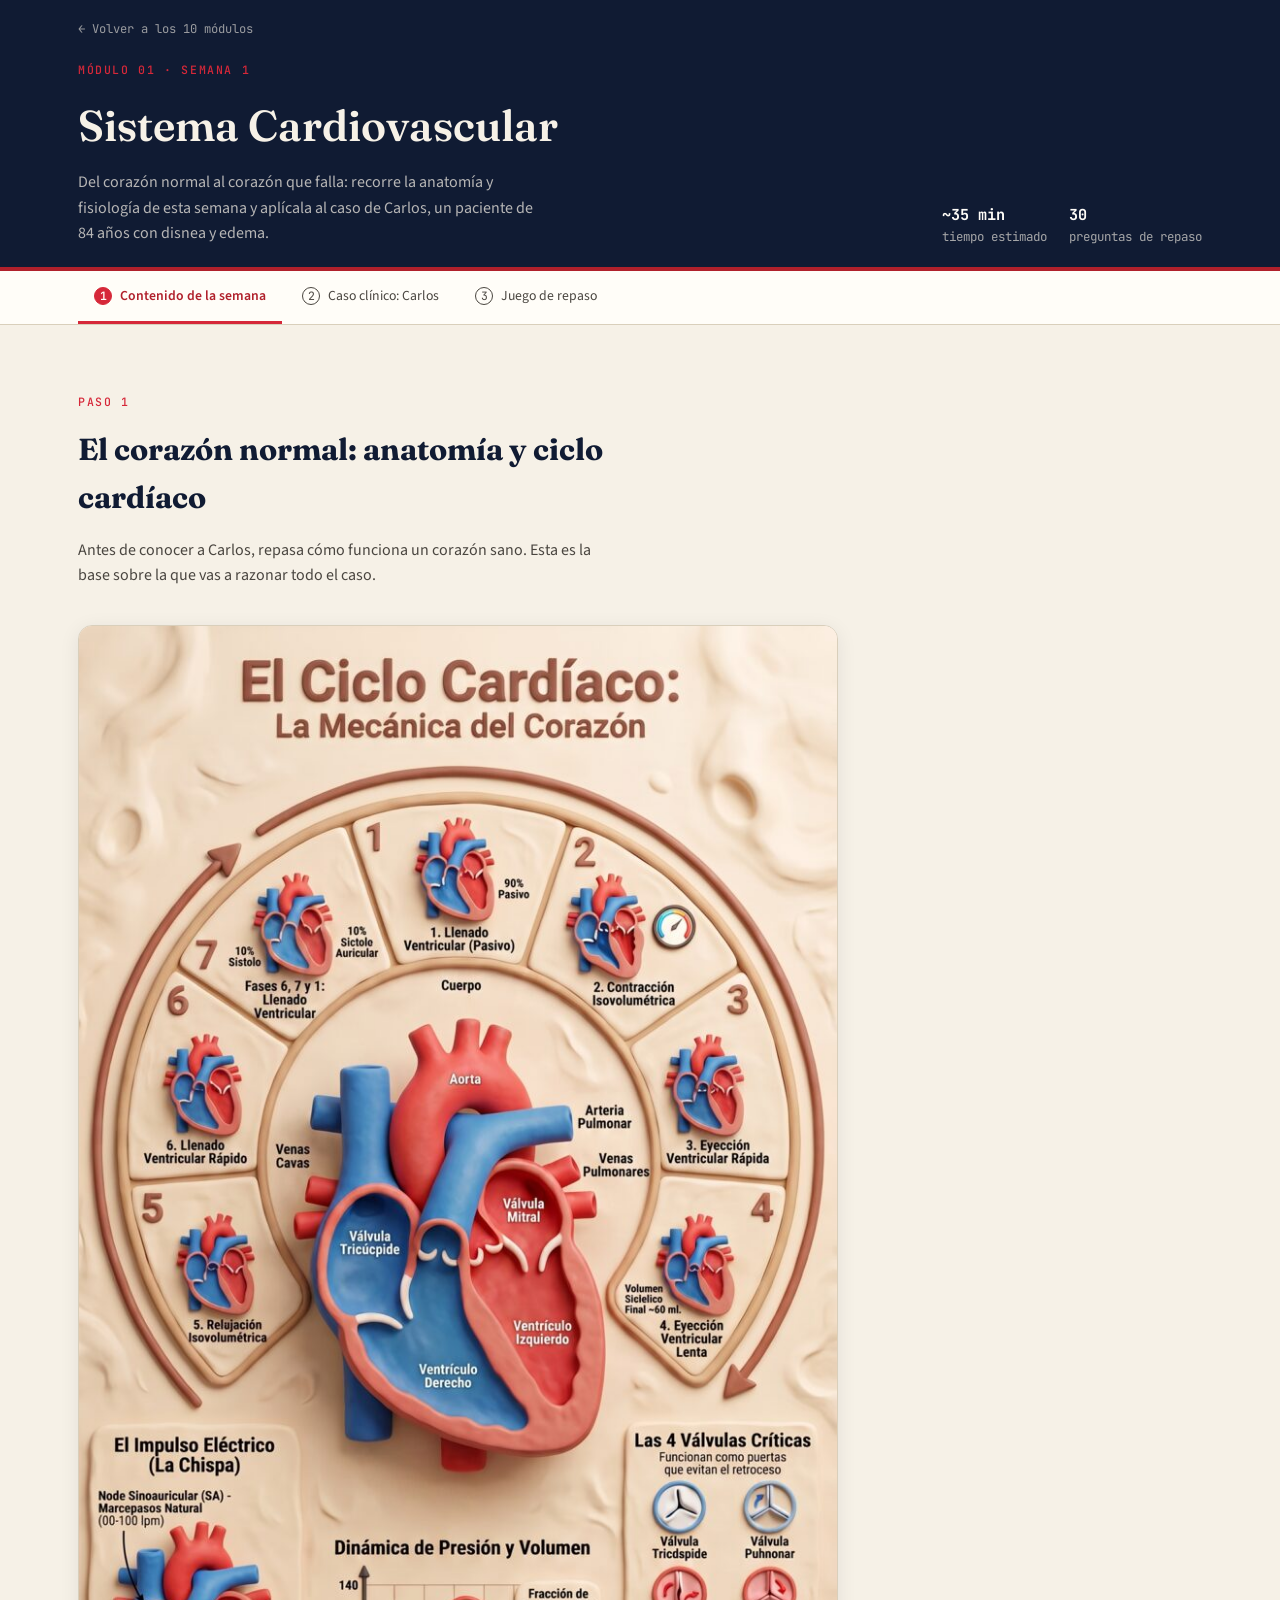
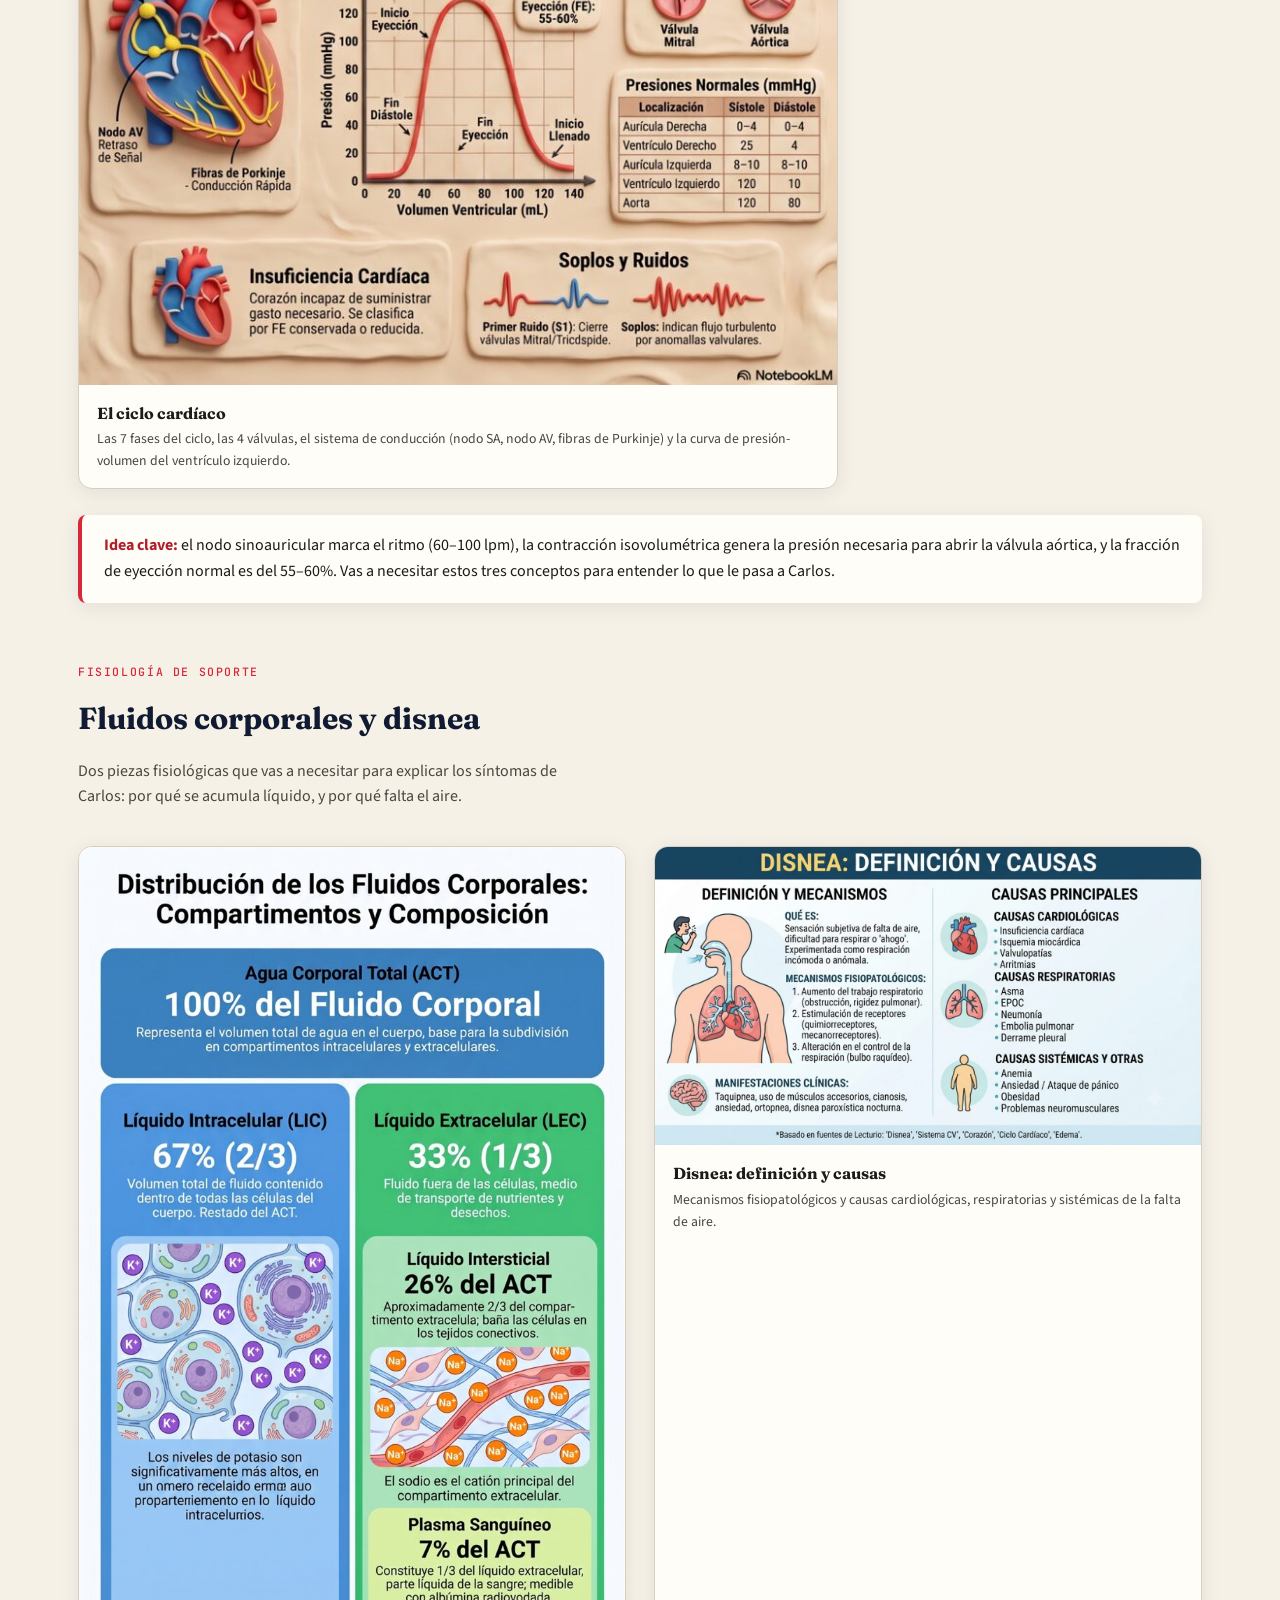
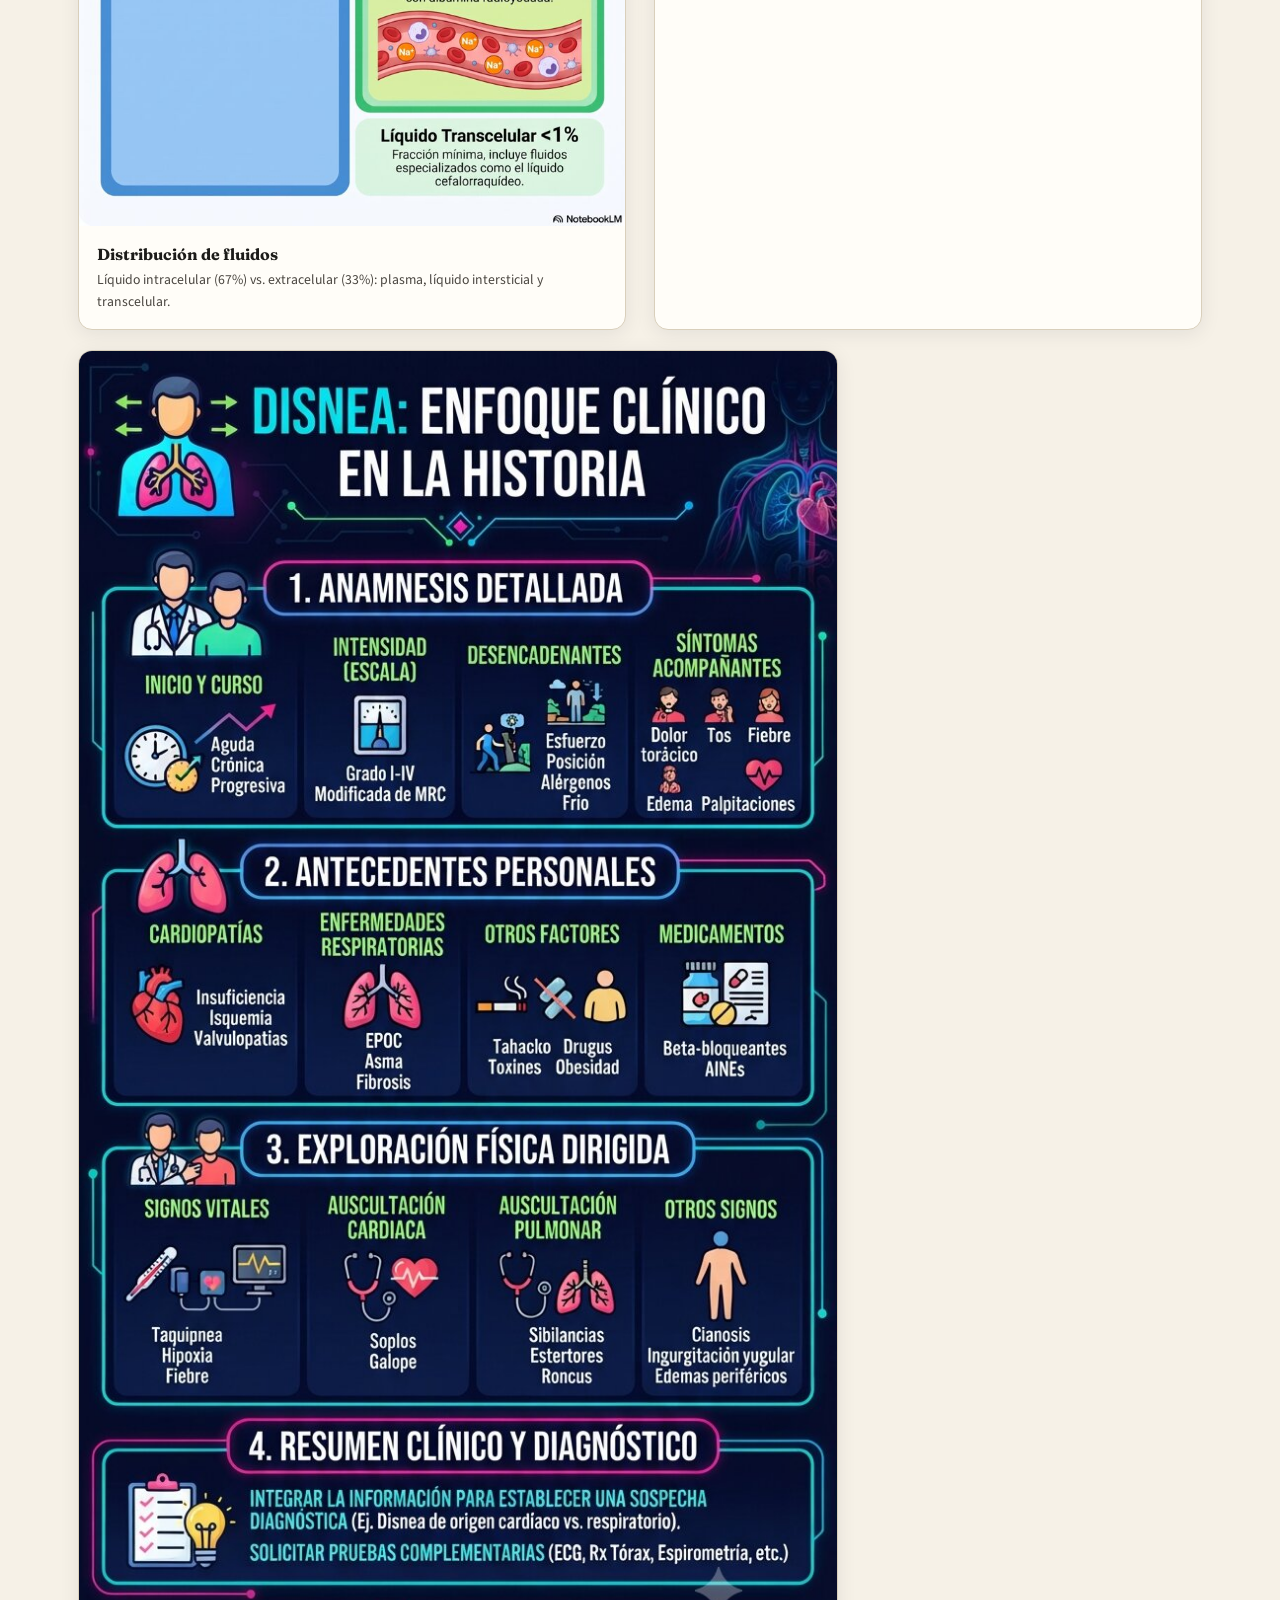
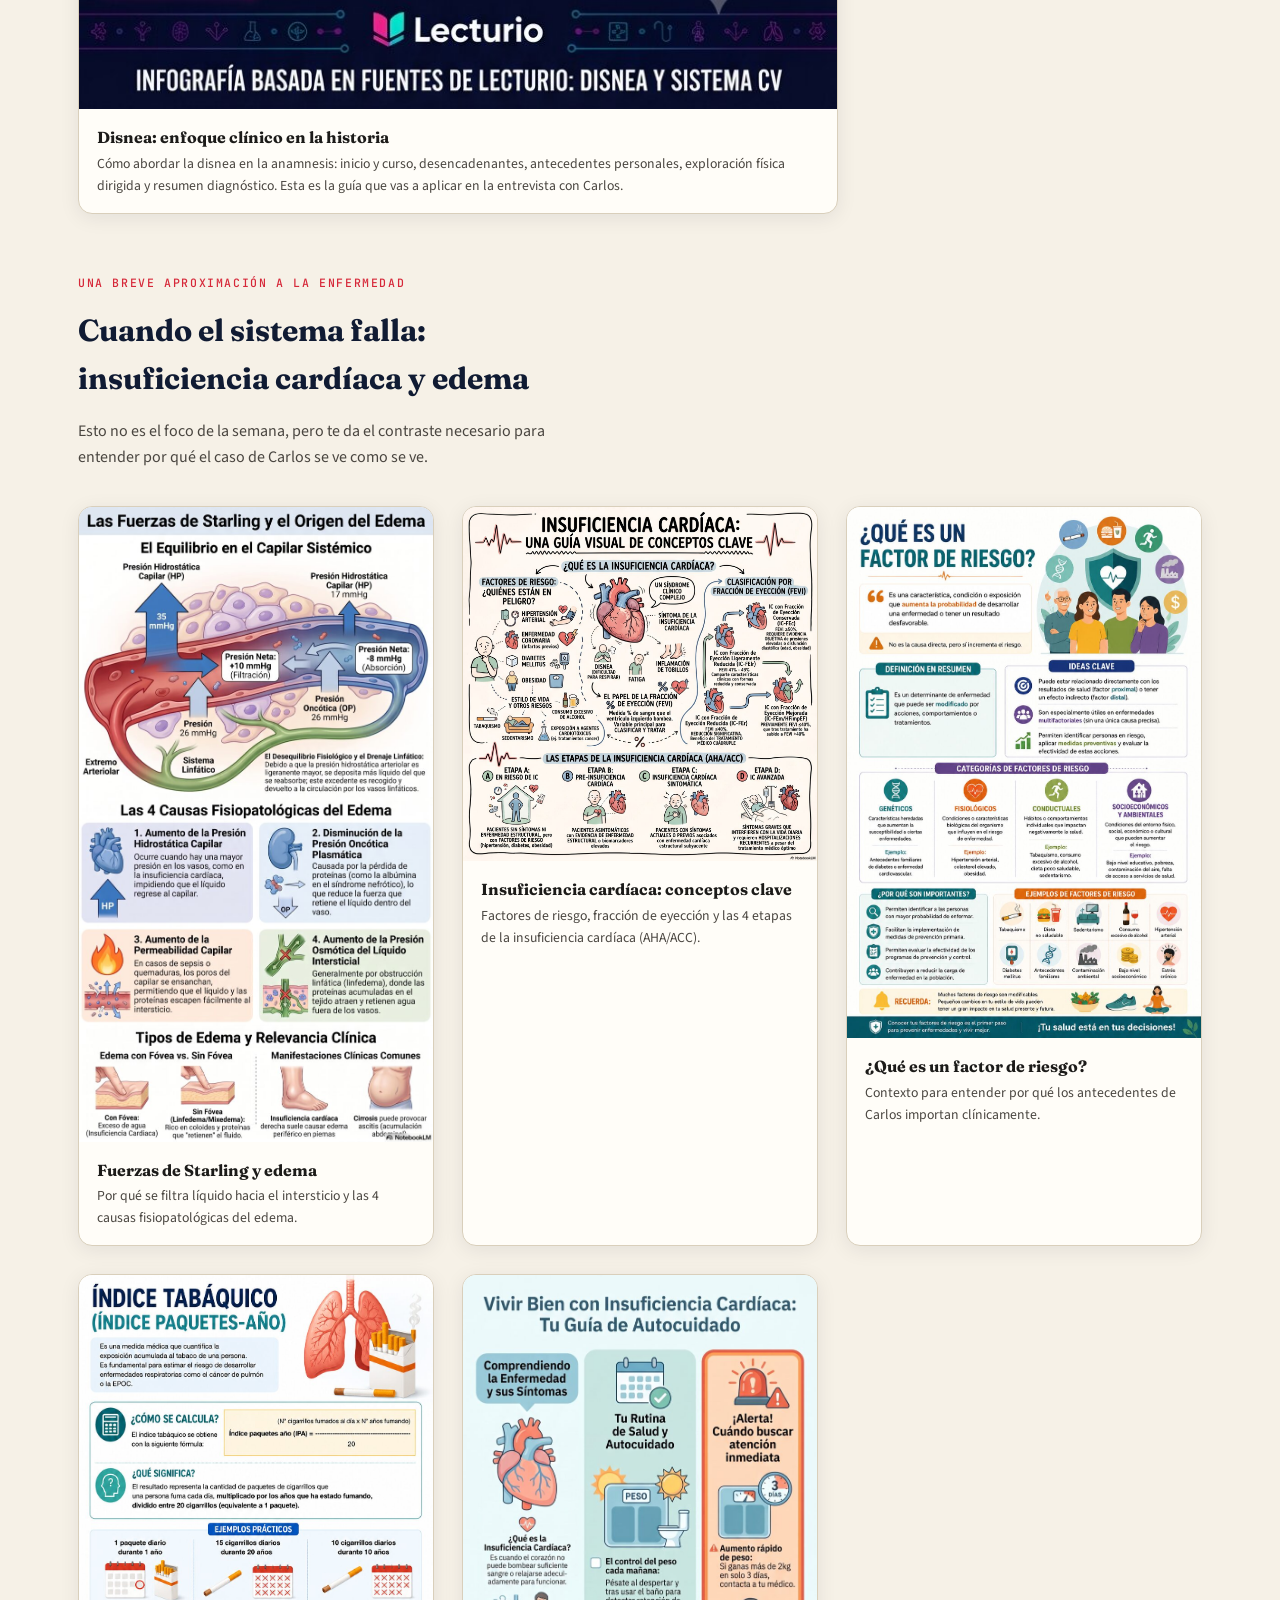
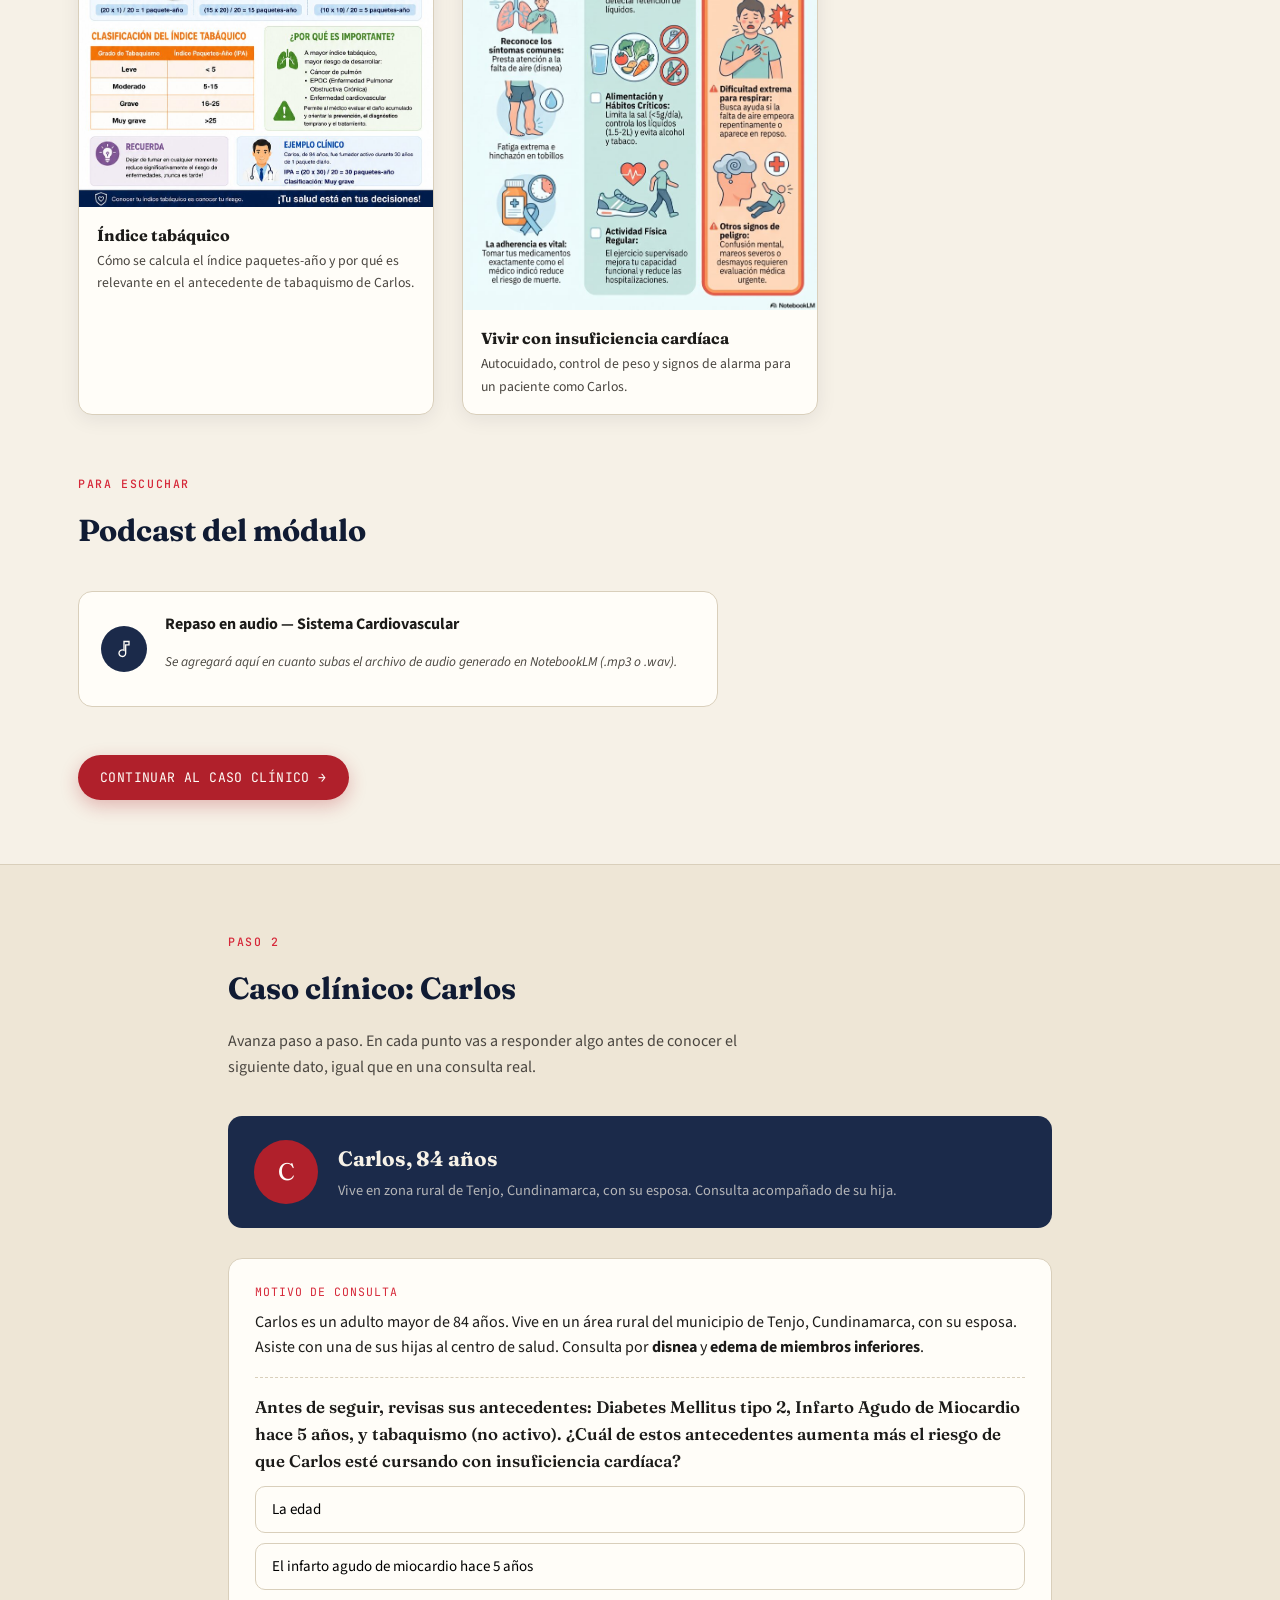
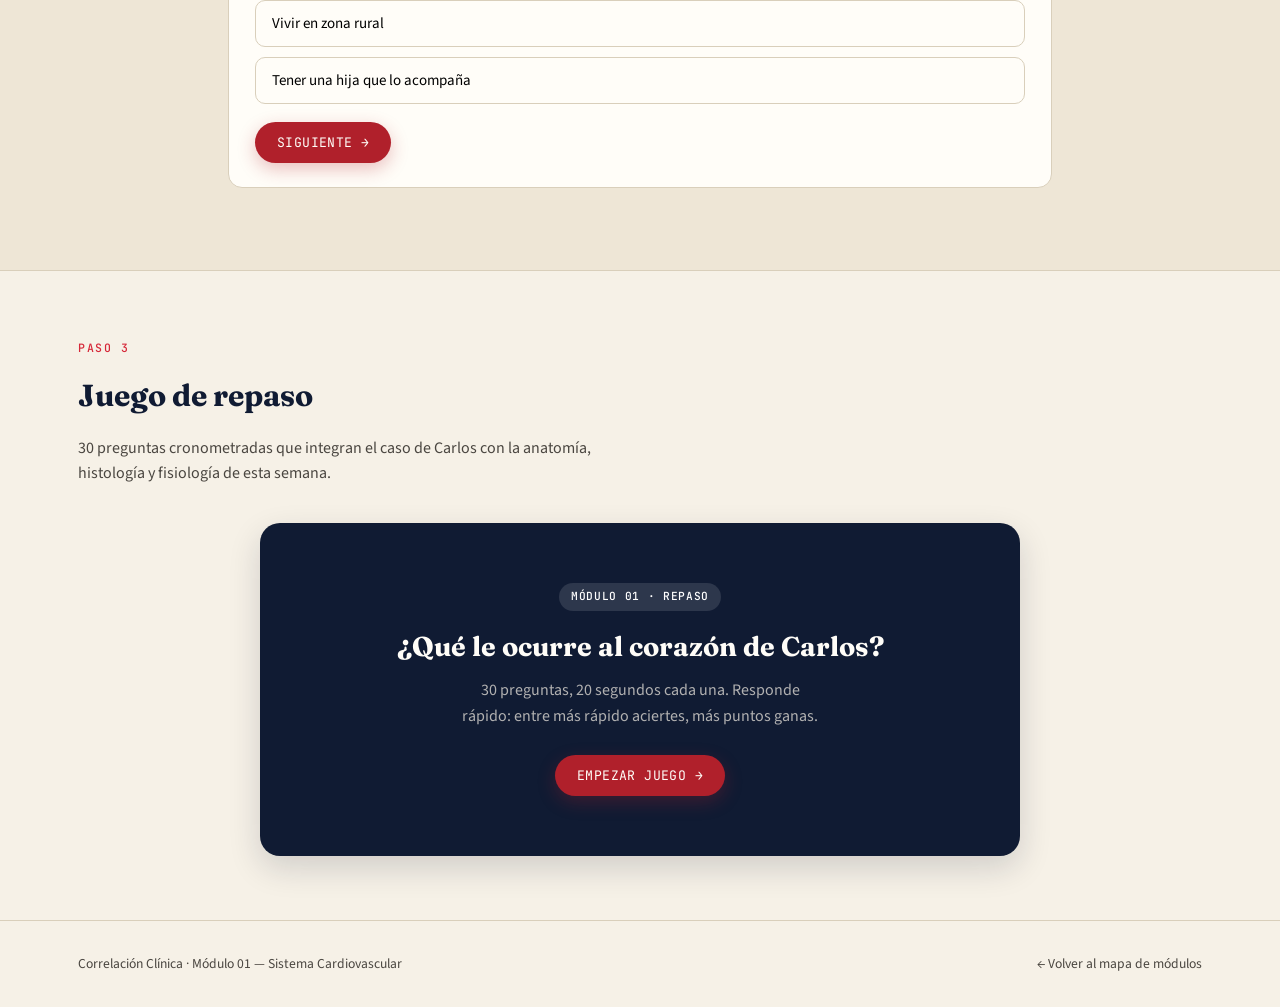
==== modulo1.html @ 49069836 "Modulo 1 completo: sistema cardiovascular" ====
<!DOCTYPE html>
<html lang="es">
<head>
<meta charset="UTF-8">
<meta name="viewport" content="width=device-width, initial-scale=1.0">
<title>Módulo 1 · Sistema Cardiovascular — Correlación Clínica</title>
<link rel="stylesheet" href="assets/css/styles.css">
</head>
<body>

<header class="module-header">
  <div class="container">
    <a href="index.html" class="breadcrumb">← Volver a los 10 módulos</a>
    <div class="module-hero">
      <div>
        <span class="eyebrow">Módulo 01 · Semana 1</span>
        <h1>Sistema Cardiovascular</h1>
        <p>Del corazón normal al corazón que falla: recorre la anatomía y fisiología de esta semana y aplícala al caso de Carlos, un paciente de 84 años con disnea y edema.</p>
      </div>
      <div class="module-meta">
        <div><b>~35 min</b>tiempo estimado</div>
        <div><b>30</b>preguntas de repaso</div>
      </div>
    </div>
  </div>
</header>

<nav class="progress-rail">
  <div class="container">
    <a href="#contenido" class="progress-step" data-step><span class="num">1</span> Contenido de la semana</a>
    <a href="#caso" class="progress-step" data-step><span class="num">2</span> Caso clínico: Carlos</a>
    <a href="#juego" class="progress-step" data-step><span class="num">3</span> Juego de repaso</a>
  </div>
</nav>

<!-- ============ 1. CONTENIDO ============ -->
<section class="mod-section" id="contenido">
  <div class="container">
    <div class="mod-section-head">
      <span class="eyebrow">Paso 1</span>
      <h2>El corazón normal: anatomía y ciclo cardíaco</h2>
      <p>Antes de conocer a Carlos, repasa cómo funciona un corazón sano. Esta es la base sobre la que vas a razonar todo el caso.</p>
    </div>

    <div class="figure-grid cols-1">
      <figure class="card-fig">
        <img src="assets/img/ciclo-cardiaco.jpg" alt="Infografía del ciclo cardíaco humano: fases, válvulas, presiones y sistema de conducción eléctrica">
        <figcaption><b>El ciclo cardíaco</b>Las 7 fases del ciclo, las 4 válvulas, el sistema de conducción (nodo SA, nodo AV, fibras de Purkinje) y la curva de presión-volumen del ventrículo izquierdo.</figcaption>
      </figure>
    </div>

    <div class="callout">
      <b>Idea clave:</b> el nodo sinoauricular marca el ritmo (60–100 lpm), la contracción isovolumétrica genera la presión necesaria para abrir la válvula aórtica, y la fracción de eyección normal es del 55–60%. Vas a necesitar estos tres conceptos para entender lo que le pasa a Carlos.
    </div>

    <div class="mod-section-head" style="margin-top:56px;">
      <span class="eyebrow">Fisiología de soporte</span>
      <h2>Fluidos corporales y disnea</h2>
      <p>Dos piezas fisiológicas que vas a necesitar para explicar los síntomas de Carlos: por qué se acumula líquido, y por qué falta el aire.</p>
    </div>
    <div class="figure-grid">
      <figure class="card-fig">
        <img src="assets/img/fluidos-corporales.jpg" alt="Infografía de distribución de fluidos corporales: líquido intracelular y extracelular">
        <figcaption><b>Distribución de fluidos</b>Líquido intracelular (67%) vs. extracelular (33%): plasma, líquido intersticial y transcelular.</figcaption>
      </figure>
      <figure class="card-fig">
        <img src="assets/img/disnea.jpg" alt="Infografía de definición y causas de la disnea">
        <figcaption><b>Disnea: definición y causas</b>Mecanismos fisiopatológicos y causas cardiológicas, respiratorias y sistémicas de la falta de aire.</figcaption>
      </figure>
    </div>

    <div class="figure-grid cols-1" style="margin-top:20px;">
      <figure class="card-fig">
        <img src="assets/img/disnea-historia-clinica.jpg" alt="Infografía de disnea: enfoque clínico en la historia, anamnesis, antecedentes, exploración física y diagnóstico">
        <figcaption><b>Disnea: enfoque clínico en la historia</b>Cómo abordar la disnea en la anamnesis: inicio y curso, desencadenantes, antecedentes personales, exploración física dirigida y resumen diagnóstico. Esta es la guía que vas a aplicar en la entrevista con Carlos.</figcaption>
      </figure>
    </div>

    <div class="mod-section-head" style="margin-top:56px;">
      <span class="eyebrow">Una breve aproximación a la enfermedad</span>
      <h2>Cuando el sistema falla: insuficiencia cardíaca y edema</h2>
      <p>Esto no es el foco de la semana, pero te da el contraste necesario para entender por qué el caso de Carlos se ve como se ve.</p>
    </div>
    <div class="figure-grid">
      <figure class="card-fig">
        <img src="assets/img/starling-edema.jpg" alt="Infografía de las fuerzas de Starling y el origen del edema">
        <figcaption><b>Fuerzas de Starling y edema</b>Por qué se filtra líquido hacia el intersticio y las 4 causas fisiopatológicas del edema.</figcaption>
      </figure>
      <figure class="card-fig">
        <img src="assets/img/guia-ic.jpg" alt="Guía visual de conceptos clave de insuficiencia cardíaca">
        <figcaption><b>Insuficiencia cardíaca: conceptos clave</b>Factores de riesgo, fracción de eyección y las 4 etapas de la insuficiencia cardíaca (AHA/ACC).</figcaption>
      </figure>
      <figure class="card-fig">
        <img src="assets/img/factor-riesgo.jpg" alt="Infografía sobre qué es un factor de riesgo">
        <figcaption><b>¿Qué es un factor de riesgo?</b>Contexto para entender por qué los antecedentes de Carlos importan clínicamente.</figcaption>
      </figure>
      <figure class="card-fig">
        <img src="assets/img/indice-tabaquismo.jpg" alt="Infografía del índice tabáquico (índice paquetes-año)">
        <figcaption><b>Índice tabáquico</b>Cómo se calcula el índice paquetes-año y por qué es relevante en el antecedente de tabaquismo de Carlos.</figcaption>
      </figure>
      <figure class="card-fig">
        <img src="assets/img/autocuidado-ic.jpg" alt="Guía de autocuidado para pacientes con insuficiencia cardíaca">
        <figcaption><b>Vivir con insuficiencia cardíaca</b>Autocuidado, control de peso y signos de alarma para un paciente como Carlos.</figcaption>
      </figure>
    </div>

    <div class="mod-section-head" style="margin-top:56px;">
      <span class="eyebrow">Para escuchar</span>
      <h2>Podcast del módulo</h2>
    </div>
    <div class="audio-card">
      <div class="icon">
        <svg width="20" height="20" viewBox="0 0 24 24" fill="none"><path d="M12 3v10.55a4 4 0 1 0 2 3.45V7h4V3h-6z" stroke="currentColor" stroke-width="1.6"/></svg>
      </div>
      <div style="flex:1;">
        <b>Repaso en audio — Sistema Cardiovascular</b>
        <p class="placeholder-note">Se agregará aquí en cuanto subas el archivo de audio generado en NotebookLM (.mp3 o .wav).</p>
      </div>
    </div>

    <div style="margin-top:48px;">
      <a href="#caso" class="btn btn-primary">Continuar al caso clínico →</a>
    </div>
  </div>
</section>

<!-- ============ 2. CASO CLÍNICO ============ -->
<section class="mod-section" id="caso">
  <div class="container case-wrap">
    <div class="mod-section-head">
      <span class="eyebrow">Paso 2</span>
      <h2>Caso clínico: Carlos</h2>
      <p>Avanza paso a paso. En cada punto vas a responder algo antes de conocer el siguiente dato, igual que en una consulta real.</p>
    </div>

    <div class="case-patient">
      <div class="case-avatar">C</div>
      <div>
        <h3>Carlos, 84 años</h3>
        <p>Vive en zona rural de Tenjo, Cundinamarca, con su esposa. Consulta acompañado de su hija.</p>
      </div>
    </div>

    <div id="case-container"></div>
  </div>
</section>

<!-- ============ 3. JUEGO ============ -->
<section class="mod-section" id="juego" style="border-bottom:none;">
  <div class="container">
    <div class="mod-section-head">
      <span class="eyebrow">Paso 3</span>
      <h2>Juego de repaso</h2>
      <p>30 preguntas cronometradas que integran el caso de Carlos con la anatomía, histología y fisiología de esta semana.</p>
    </div>

    <div class="game-shell" id="game-shell"></div>
  </div>
</section>

<footer class="site-footer">
  <div class="container">
    <span>Correlación Clínica · Módulo 01 — Sistema Cardiovascular</span>
    <a href="index.html" style="text-decoration:none;">← Volver al mapa de módulos</a>
  </div>
</footer>

<script src="assets/js/case-data.js"></script>
<script src="assets/js/game-data.js"></script>
<script src="assets/js/module.js"></script>

<script>
// Highlight active step in progress rail on scroll
const steps = document.querySelectorAll('.progress-step');
const sections = [...steps].map(s => document.querySelector(s.getAttribute('href')));
function onScroll(){
  let idx = 0;
  sections.forEach((sec, i) => {
    if (sec && sec.getBoundingClientRect().top < 160) idx = i;
  });
  steps.forEach((s,i) => s.classList.toggle('is-active', i === idx));
}
document.addEventListener('scroll', onScroll);
onScroll();
</script>

</body>
</html>
---- assets/css/styles.css ----
/* ============================================
   CORRELACIÓN CLÍNICA — Sistema de diseño
   ============================================ */

@import url('https://fonts.googleapis.com/css2?family=Fraunces:opsz,wght@9..144,400;9..144,500;9..144,600;9..144,700&family=Source+Sans+3:wght@400;500;600;700&family=JetBrains+Mono:wght@500&display=swap');

:root{
  /* Paleta */
  --navy-deep:      #101B33;
  --navy:           #1B2A4A;
  --navy-soft:      #2C3E63;
  --crimson:        #B0202B;
  --crimson-bright: #D62839;
  --parchment:      #F6F1E7;
  --parchment-dim:  #EEE6D6;
  --teal:           #2E6E62;
  --ink:            #1C1B19;
  --ink-soft:       #4A4640;
  --line:           #D9CFBB;
  --white:          #FFFDF8;

  --font-display: 'Fraunces', Georgia, serif;
  --font-body: 'Source Sans 3', -apple-system, sans-serif;
  --font-mono: 'JetBrains Mono', monospace;

  --radius: 14px;
  --shadow-soft: 0 4px 20px rgba(16, 27, 51, 0.08);
  --shadow-lift: 0 12px 32px rgba(16, 27, 51, 0.16);
}

*{ box-sizing: border-box; }
html{ scroll-behavior: smooth; }

@media (prefers-reduced-motion: reduce){
  html{ scroll-behavior: auto; }
  *{ animation-duration: 0.001ms !important; animation-iteration-count: 1 !important; transition-duration: 0.001ms !important; }
}

body{
  margin:0;
  font-family: var(--font-body);
  background: var(--parchment);
  color: var(--ink);
  line-height: 1.6;
  -webkit-font-smoothing: antialiased;
}

a{ color: inherit; }
img{ max-width: 100%; display:block; }

:focus-visible{
  outline: 3px solid var(--crimson-bright);
  outline-offset: 2px;
}

/* ---------- Utility ---------- */
.container{
  max-width: 1180px;
  margin: 0 auto;
  padding: 0 28px;
}
.eyebrow{
  font-family: var(--font-mono);
  font-size: 0.72rem;
  letter-spacing: 0.14em;
  text-transform: uppercase;
  color: var(--crimson-bright);
  font-weight: 500;
}
.pill{
  display:inline-flex;
  align-items:center;
  gap:6px;
  padding: 5px 12px;
  border-radius: 999px;
  font-family: var(--font-mono);
  font-size: 0.7rem;
  letter-spacing: 0.06em;
  text-transform: uppercase;
  font-weight: 500;
}
.pill--live{ background: rgba(46, 110, 98, 0.12); color: var(--teal); }
.pill--soon{ background: rgba(28,27,25,0.06); color: var(--ink-soft); }

/* ---------- ECG signature rule ---------- */
.ecg-rule{
  width: 100%;
  height: 34px;
  display:block;
  margin: 0 auto;
}
.ecg-rule path{
  fill:none;
  stroke: var(--crimson-bright);
  stroke-width: 2;
  stroke-linecap: round;
  stroke-linejoin: round;
}
.ecg-rule.animated path{
  stroke-dasharray: 1400;
  stroke-dashoffset: 1400;
  animation: draw-ecg 2.6s ease-out forwards;
}
@keyframes draw-ecg{
  to{ stroke-dashoffset: 0; }
}

/* ============================================
   HOME — index.html
   ============================================ */

.site-header{
  position: sticky;
  top: 0;
  z-index: 40;
  background: var(--navy);
  color: var(--parchment);
  border-bottom: 1px solid rgba(246,241,231,0.1);
}
.site-header .container{
  display:flex;
  align-items:center;
  justify-content: space-between;
  height: 68px;
}
.brand{
  display:flex;
  align-items:center;
  gap: 10px;
  font-family: var(--font-display);
  font-weight: 600;
  font-size: 1.15rem;
  text-decoration:none;
  color: var(--white);
}
.brand-mark{
  width: 30px; height: 30px;
  flex-shrink:0;
}
.site-nav{
  display:flex;
  gap: 28px;
  font-size: 0.92rem;
}
.site-nav a{
  text-decoration:none;
  color: rgba(246,241,231,0.75);
  transition: color .15s ease;
}
.site-nav a:hover{ color: var(--white); }

.hero{
  padding: 88px 0 64px;
  background:
    radial-gradient(ellipse 900px 500px at 85% -10%, rgba(176,32,43,0.10), transparent),
    var(--parchment);
  border-bottom: 1px solid var(--line);
}
.hero-grid{
  display:grid;
  grid-template-columns: 1.2fr 1fr;
  gap: 56px;
  align-items:center;
}
.hero h1{
  font-family: var(--font-display);
  font-size: clamp(2.2rem, 4vw, 3.4rem);
  font-weight: 600;
  line-height: 1.08;
  margin: 14px 0 20px;
  color: var(--navy-deep);
}
.hero h1 em{
  font-style: italic;
  color: var(--crimson);
}
.hero p{
  font-size: 1.08rem;
  color: var(--ink-soft);
  max-width: 46ch;
  margin: 0 0 28px;
}
.hero-stats{
  display:flex;
  gap: 36px;
  margin-top: 8px;
}
.hero-stat b{
  display:block;
  font-family: var(--font-display);
  font-size: 1.8rem;
  color: var(--navy-deep);
}
.hero-stat span{
  font-size: 0.82rem;
  color: var(--ink-soft);
}
.hero-visual{
  position: relative;
  border-radius: var(--radius);
  overflow:hidden;
  box-shadow: var(--shadow-lift);
  aspect-ratio: 4/5;
}
.hero-visual img,
.hero-visual svg{
  width:100%; height:100%; object-fit: cover; display:block;
}
.hero-visual::after{
  content:"";
  position:absolute; inset:0;
  background: linear-gradient(180deg, transparent 55%, rgba(16,27,51,0.75));
}
.hero-visual-caption{
  position:absolute; left:0; right:0; bottom:0;
  padding: 20px;
  color: var(--white);
  font-family: var(--font-mono);
  font-size: 0.78rem;
  letter-spacing: 0.04em;
}

/* Module grid */
.modules-section{ padding: 72px 0 96px; }
.section-head{
  display:flex;
  justify-content: space-between;
  align-items: flex-end;
  margin-bottom: 36px;
  gap: 20px;
  flex-wrap: wrap;
}
.section-head h2{
  font-family: var(--font-display);
  font-size: 2rem;
  margin: 6px 0 0;
  color: var(--navy-deep);
}
.section-head p{
  color: var(--ink-soft);
  max-width: 50ch;
  margin: 8px 0 0;
}

.module-grid{
  display:grid;
  grid-template-columns: repeat(auto-fill, minmax(260px, 1fr));
  gap: 20px;
}
.module-card{
  position:relative;
  background: var(--white);
  border: 1px solid var(--line);
  border-radius: var(--radius);
  padding: 22px 20px 20px;
  text-decoration:none;
  color: var(--ink);
  transition: transform .18s ease, box-shadow .18s ease, border-color .18s ease;
  display:flex;
  flex-direction: column;
  gap: 14px;
  min-height: 168px;
}
.module-card.is-live:hover{
  transform: translateY(-4px);
  box-shadow: var(--shadow-lift);
  border-color: var(--crimson-bright);
}
.module-card.is-soon{
  cursor: default;
  opacity: 0.62;
}
.module-card-top{
  display:flex;
  align-items:flex-start;
  justify-content: space-between;
}
.module-index{
  font-family: var(--font-mono);
  font-size: 0.75rem;
  color: var(--ink-soft);
}
.module-card h3{
  font-family: var(--font-display);
  font-size: 1.28rem;
  margin: 0;
  font-weight: 600;
}
.module-card p{
  font-size: 0.88rem;
  color: var(--ink-soft);
  margin:0;
  flex-grow:1;
}
.module-card-cta{
  font-family: var(--font-mono);
  font-size: 0.75rem;
  text-transform: uppercase;
  letter-spacing: 0.06em;
  color: var(--crimson-bright);
  display:flex;
  align-items:center;
  gap: 6px;
}
.module-card.is-soon .module-card-cta{ color: var(--ink-soft); }

.site-footer{
  border-top: 1px solid var(--line);
  padding: 32px 0;
  color: var(--ink-soft);
  font-size: 0.85rem;
}
.site-footer .container{
  display:flex;
  justify-content: space-between;
  flex-wrap: wrap;
  gap: 12px;
}

/* ============================================
   MÓDULO — modulo1.html
   ============================================ */

.module-header{
  background: var(--navy-deep);
  color: var(--parchment);
  padding: 0;
  border-bottom: 4px solid var(--crimson);
}
.module-header .container{
  padding-top: 20px;
  padding-bottom: 20px;
}
.breadcrumb{
  display:flex;
  align-items:center;
  gap:8px;
  font-family: var(--font-mono);
  font-size: 0.76rem;
  color: rgba(246,241,231,0.6);
  text-decoration:none;
  margin-bottom: 18px;
}
.breadcrumb:hover{ color: var(--white); }

.module-hero{
  display:grid;
  grid-template-columns: 1fr auto;
  gap: 24px;
  align-items:end;
}
.module-hero h1{
  font-family: var(--font-display);
  font-size: clamp(1.9rem, 3.4vw, 2.7rem);
  margin: 8px 0 10px;
  font-weight: 600;
}
.module-hero .eyebrow{ color: var(--crimson-bright); }
.module-hero p{
  color: rgba(246,241,231,0.72);
  max-width: 58ch;
  margin:0;
}
.module-meta{
  display:flex;
  gap: 22px;
  font-family: var(--font-mono);
  font-size: 0.78rem;
  color: rgba(246,241,231,0.65);
  white-space: nowrap;
}
.module-meta div b{
  display:block;
  color: var(--white);
  font-size: 0.95rem;
}

/* Tabs / progress rail */
.progress-rail{
  position: sticky;
  top: 68px;
  z-index: 30;
  background: var(--white);
  border-bottom: 1px solid var(--line);
}
.progress-rail .container{
  display:flex;
  gap: 4px;
  overflow-x:auto;
  padding-top:0; padding-bottom:0;
}
.progress-step{
  flex-shrink:0;
  display:flex;
  align-items:center;
  gap:8px;
  padding: 14px 16px;
  font-size: 0.86rem;
  text-decoration:none;
  color: var(--ink-soft);
  border-bottom: 3px solid transparent;
  transition: color .15s ease, border-color .15s ease;
}
.progress-step .num{
  font-family: var(--font-mono);
  font-size: 0.72rem;
  width: 18px; height:18px;
  border-radius:50%;
  border: 1px solid currentColor;
  display:flex; align-items:center; justify-content:center;
}
.progress-step:hover{ color: var(--navy-deep); }
.progress-step.is-active{
  color: var(--crimson);
  border-color: var(--crimson-bright);
  font-weight: 600;
}
.progress-step.is-active .num{
  background: var(--crimson-bright);
  border-color: var(--crimson-bright);
  color: var(--white);
}

/* Content sections */
.mod-section{
  padding: 64px 0;
  border-bottom: 1px solid var(--line);
  scroll-margin-top: 120px;
}
.mod-section:nth-child(even){ background: var(--parchment-dim); }
.mod-section-head{ max-width: 66ch; margin-bottom: 36px; }
.mod-section-head h2{
  font-family: var(--font-display);
  font-size: 1.9rem;
  margin: 10px 0 12px;
  color: var(--navy-deep);
}
.mod-section-head p{ color: var(--ink-soft); }

.figure-grid{
  display:grid;
  grid-template-columns: repeat(auto-fit, minmax(300px,1fr));
  gap: 28px;
}
.figure-grid.cols-1{ grid-template-columns: 1fr; max-width: 760px; }
figure.card-fig{
  margin:0;
  background: var(--white);
  border: 1px solid var(--line);
  border-radius: var(--radius);
  overflow:hidden;
  box-shadow: var(--shadow-soft);
}
figure.card-fig img{ width:100%; }
figure.card-fig figcaption{
  padding: 16px 18px;
  font-size: 0.86rem;
  color: var(--ink-soft);
}
figure.card-fig figcaption b{ color: var(--ink); display:block; margin-bottom:2px; font-family: var(--font-display); font-size: 1rem;}

.callout{
  background: var(--white);
  border-left: 4px solid var(--crimson-bright);
  border-radius: 8px;
  padding: 18px 22px;
  margin: 26px 0;
  box-shadow: var(--shadow-soft);
}
.callout b{ color: var(--crimson); }

.concept-row{
  display:grid;
  grid-template-columns: repeat(3, 1fr);
  gap: 18px;
  margin-top: 30px;
}
.concept-card{
  background: var(--white);
  border: 1px solid var(--line);
  border-radius: var(--radius);
  padding: 20px;
}
.concept-card .k{
  font-family: var(--font-mono);
  font-size: 0.7rem;
  color: var(--teal);
  text-transform: uppercase;
  letter-spacing: 0.08em;
}
.concept-card h4{
  font-family: var(--font-display);
  margin: 8px 0 6px;
  font-size: 1.08rem;
}
.concept-card p{ font-size: 0.88rem; color: var(--ink-soft); margin:0; }

/* Caso clínico */
.case-wrap{
  max-width: 880px;
}
.case-patient{
  display:flex;
  gap: 20px;
  align-items:center;
  background: var(--navy);
  color: var(--parchment);
  border-radius: var(--radius);
  padding: 24px 26px;
  margin-bottom: 30px;
}
.case-avatar{
  width: 64px; height: 64px;
  border-radius: 50%;
  background: var(--crimson);
  display:flex; align-items:center; justify-content:center;
  font-family: var(--font-display);
  font-size: 1.5rem;
  flex-shrink:0;
  color: var(--white);
}
.case-patient h3{ font-family: var(--font-display); margin: 0 0 4px; font-size: 1.3rem; }
.case-patient p{ margin:0; color: rgba(246,241,231,0.7); font-size: 0.9rem; }

.case-step{
  background: var(--white);
  border: 1px solid var(--line);
  border-radius: var(--radius);
  padding: 24px 26px;
  margin-bottom: 18px;
}
.case-step .step-label{
  font-family: var(--font-mono);
  font-size: 0.72rem;
  text-transform: uppercase;
  letter-spacing: 0.08em;
  color: var(--crimson-bright);
  margin-bottom: 8px;
  display:block;
}
.case-step p{ margin: 0 0 10px; }
.case-question{
  margin-top: 16px;
  padding-top: 16px;
  border-top: 1px dashed var(--line);
}
.case-question .q-text{
  font-weight: 600;
  margin-bottom: 12px;
  font-family: var(--font-display);
  font-size: 1.05rem;
}
.case-options{
  display:grid;
  gap: 10px;
}
.case-option{
  text-align:left;
  padding: 12px 16px;
  border: 1.5px solid var(--line);
  border-radius: 10px;
  background: var(--white);
  cursor:pointer;
  font-family: var(--font-body);
  font-size: 0.94rem;
  transition: border-color .15s ease, background .15s ease;
}
.case-option:hover{ border-color: var(--navy-soft); }
.case-option.is-correct{ border-color: var(--teal); background: rgba(46,110,98,0.08); }
.case-option.is-wrong{ border-color: var(--crimson); background: rgba(176,32,43,0.06); }
.case-option[disabled]{ cursor: default; }
.case-feedback{
  margin-top: 14px;
  padding: 14px 16px;
  border-radius: 8px;
  background: var(--parchment-dim);
  font-size: 0.92rem;
  display:none;
}
.case-feedback.is-shown{ display:block; }
.case-next-btn{
  margin-top: 18px;
  display:none;
}
.case-next-btn.is-shown{ display: inline-flex; }

/* Buttons */
.btn{
  font-family: var(--font-mono);
  font-size: 0.82rem;
  letter-spacing: 0.03em;
  text-transform: uppercase;
  padding: 12px 22px;
  border-radius: 999px;
  border: none;
  cursor: pointer;
  display:inline-flex;
  align-items:center;
  gap:8px;
  text-decoration:none;
  transition: transform .15s ease, box-shadow .15s ease;
}
.btn:hover{ transform: translateY(-2px); }
.btn-primary{ background: var(--crimson); color: var(--white); box-shadow: 0 6px 18px rgba(176,32,43,0.28); }
.btn-primary:hover{ box-shadow: 0 10px 24px rgba(176,32,43,0.36); }
.btn-ghost{ background: transparent; color: var(--navy-deep); border: 1.5px solid var(--line); }
.btn-ghost:hover{ border-color: var(--navy-deep); }
.btn-light{ background: var(--white); color: var(--navy-deep); }

/* ---------- Kahoot-style game ---------- */
.game-shell{
  max-width: 760px;
  margin: 0 auto;
  background: var(--navy-deep);
  border-radius: 20px;
  padding: 40px;
  color: var(--white);
  position:relative;
  overflow:hidden;
  box-shadow: var(--shadow-lift);
}
.game-start{ text-align:center; padding: 20px 0; }
.game-start h3{ font-family: var(--font-display); font-size: 1.7rem; margin: 14px 0 10px; }
.game-start p{ color: rgba(246,241,231,0.7); max-width: 46ch; margin: 0 auto 26px; }

.game-topbar{
  display:flex;
  justify-content: space-between;
  align-items:center;
  margin-bottom: 22px;
  font-family: var(--font-mono);
  font-size: 0.8rem;
  color: rgba(246,241,231,0.7);
}
.game-timer{
  font-weight: 600;
  color: var(--white);
  padding: 4px 12px;
  border-radius: 999px;
  background: rgba(255,255,255,0.08);
}
.game-timer.is-low{ background: var(--crimson); }

.game-progress-bar{
  height: 6px;
  border-radius: 4px;
  background: rgba(255,255,255,0.1);
  overflow:hidden;
  margin-bottom: 26px;
}
.game-progress-fill{
  height:100%;
  background: var(--crimson-bright);
  width: 0%;
  transition: width .3s ease;
}

.game-question{
  font-family: var(--font-display);
  font-size: 1.35rem;
  font-weight: 500;
  margin: 0 0 26px;
  min-height: 66px;
}
.game-answers{
  display:grid;
  grid-template-columns: 1fr 1fr;
  gap: 14px;
}
.game-answer{
  display:flex;
  align-items:center;
  gap: 12px;
  padding: 18px 18px;
  border-radius: 12px;
  border: none;
  cursor:pointer;
  font-family: var(--font-body);
  font-size: 0.98rem;
  font-weight: 600;
  text-align:left;
  color: var(--white);
  transition: transform .12s ease, filter .12s ease;
}
.game-answer:hover:not([disabled]){ filter: brightness(1.12); }
.game-answer:active:not([disabled]){ transform: scale(0.98); }
.game-answer .shape{
  width: 22px; height: 22px;
  flex-shrink:0;
  border-radius: 5px;
  background: rgba(255,255,255,0.25);
}
.ans-0{ background: #C1272D; }
.ans-1{ background: #2E6E62; }
.ans-2{ background: #B08900; }
.ans-3{ background: #2C3E63; }
.game-answer.is-correct{ outline: 3px solid #6FE07C; }
.game-answer.is-wrong{ outline: 3px solid rgba(255,255,255,0.4); opacity: 0.55; }
.game-answer[disabled]{ cursor:default; }

.game-result{ text-align:center; padding: 10px 0; }
.game-result .score-big{
  font-family: var(--font-display);
  font-size: 4rem;
  margin: 10px 0 4px;
  color: var(--white);
}
.game-result .score-label{
  font-family: var(--font-mono);
  font-size: 0.82rem;
  color: rgba(246,241,231,0.65);
  text-transform: uppercase;
  letter-spacing: 0.08em;
}
.game-result p.msg{ margin: 18px 0 26px; color: rgba(246,241,231,0.8); }
.game-actions{ display:flex; gap: 12px; justify-content:center; flex-wrap:wrap; }

/* Audio (podcast) placeholder / player */
.audio-card{
  display:flex;
  align-items:center;
  gap: 18px;
  background: var(--white);
  border: 1px solid var(--line);
  border-radius: var(--radius);
  padding: 20px 22px;
  max-width: 640px;
}
.audio-card .icon{
  width: 46px; height:46px;
  border-radius: 50%;
  background: var(--navy);
  color: var(--white);
  display:flex; align-items:center; justify-content:center;
  flex-shrink:0;
}
.audio-card audio{ width: 100%; margin-top: 6px; }
.audio-card .placeholder-note{
  font-size: 0.84rem;
  color: var(--ink-soft);
  font-style: italic;
}

/* Responsive */
@media (max-width: 860px){
  .hero-grid{ grid-template-columns: 1fr; }
  .hero-visual{ order:-1; aspect-ratio: 16/9; }
  .module-hero{ grid-template-columns: 1fr; }
  .module-meta{ gap:16px; }
  .concept-row{ grid-template-columns: 1fr; }
  .game-answers{ grid-template-columns: 1fr; }
  .site-nav{ display:none; }
}
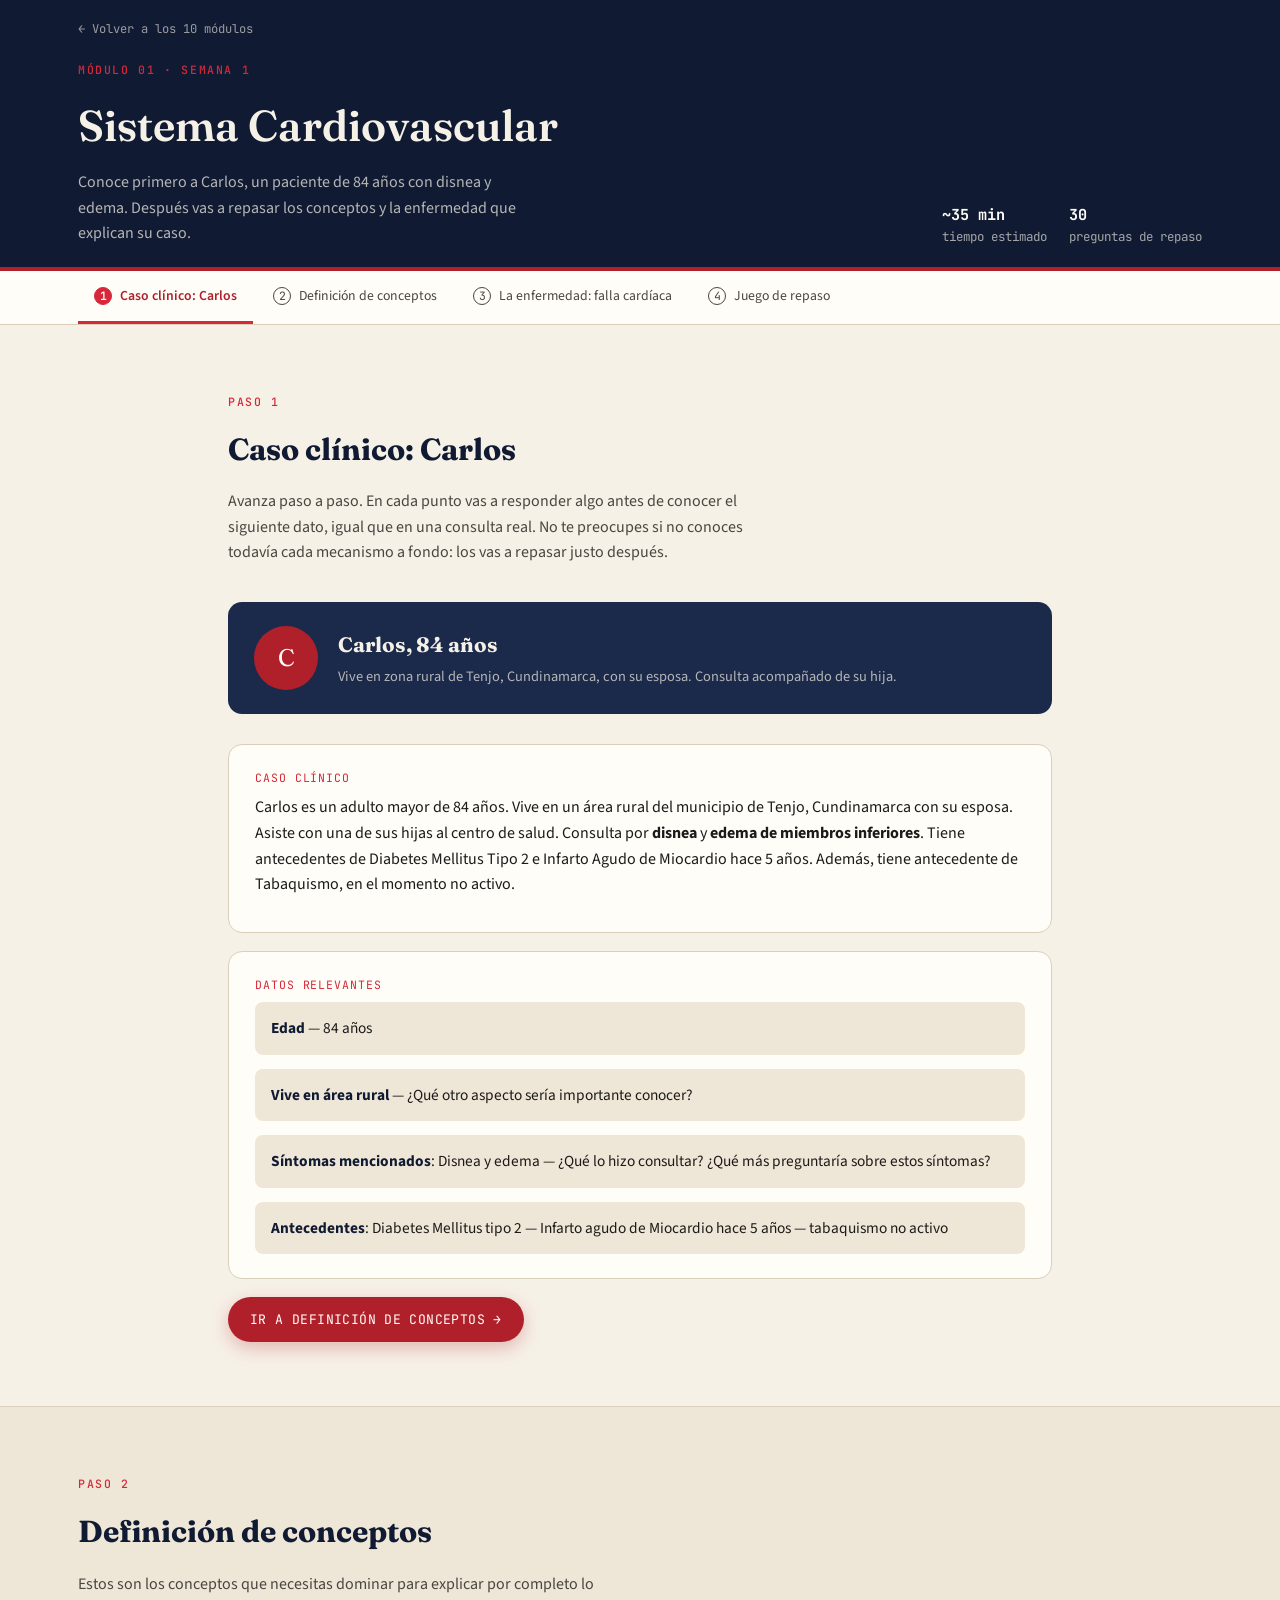
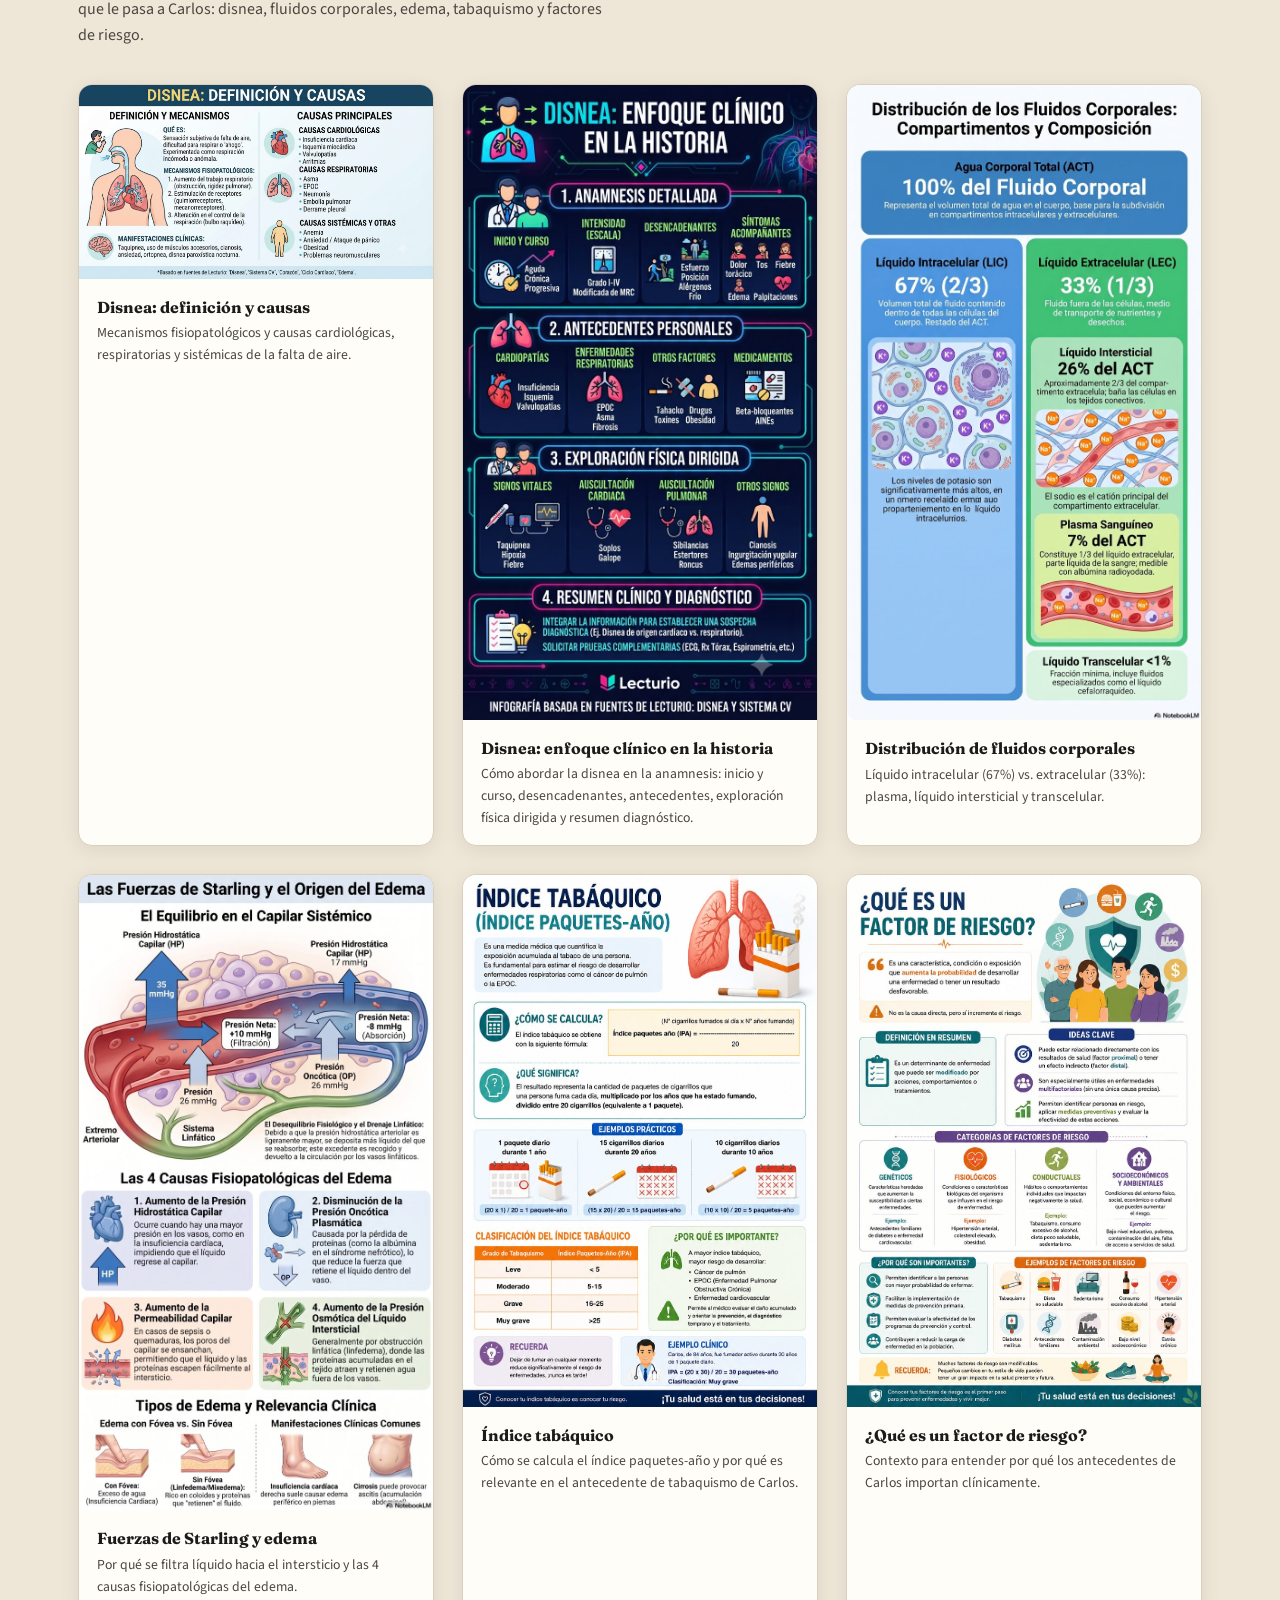
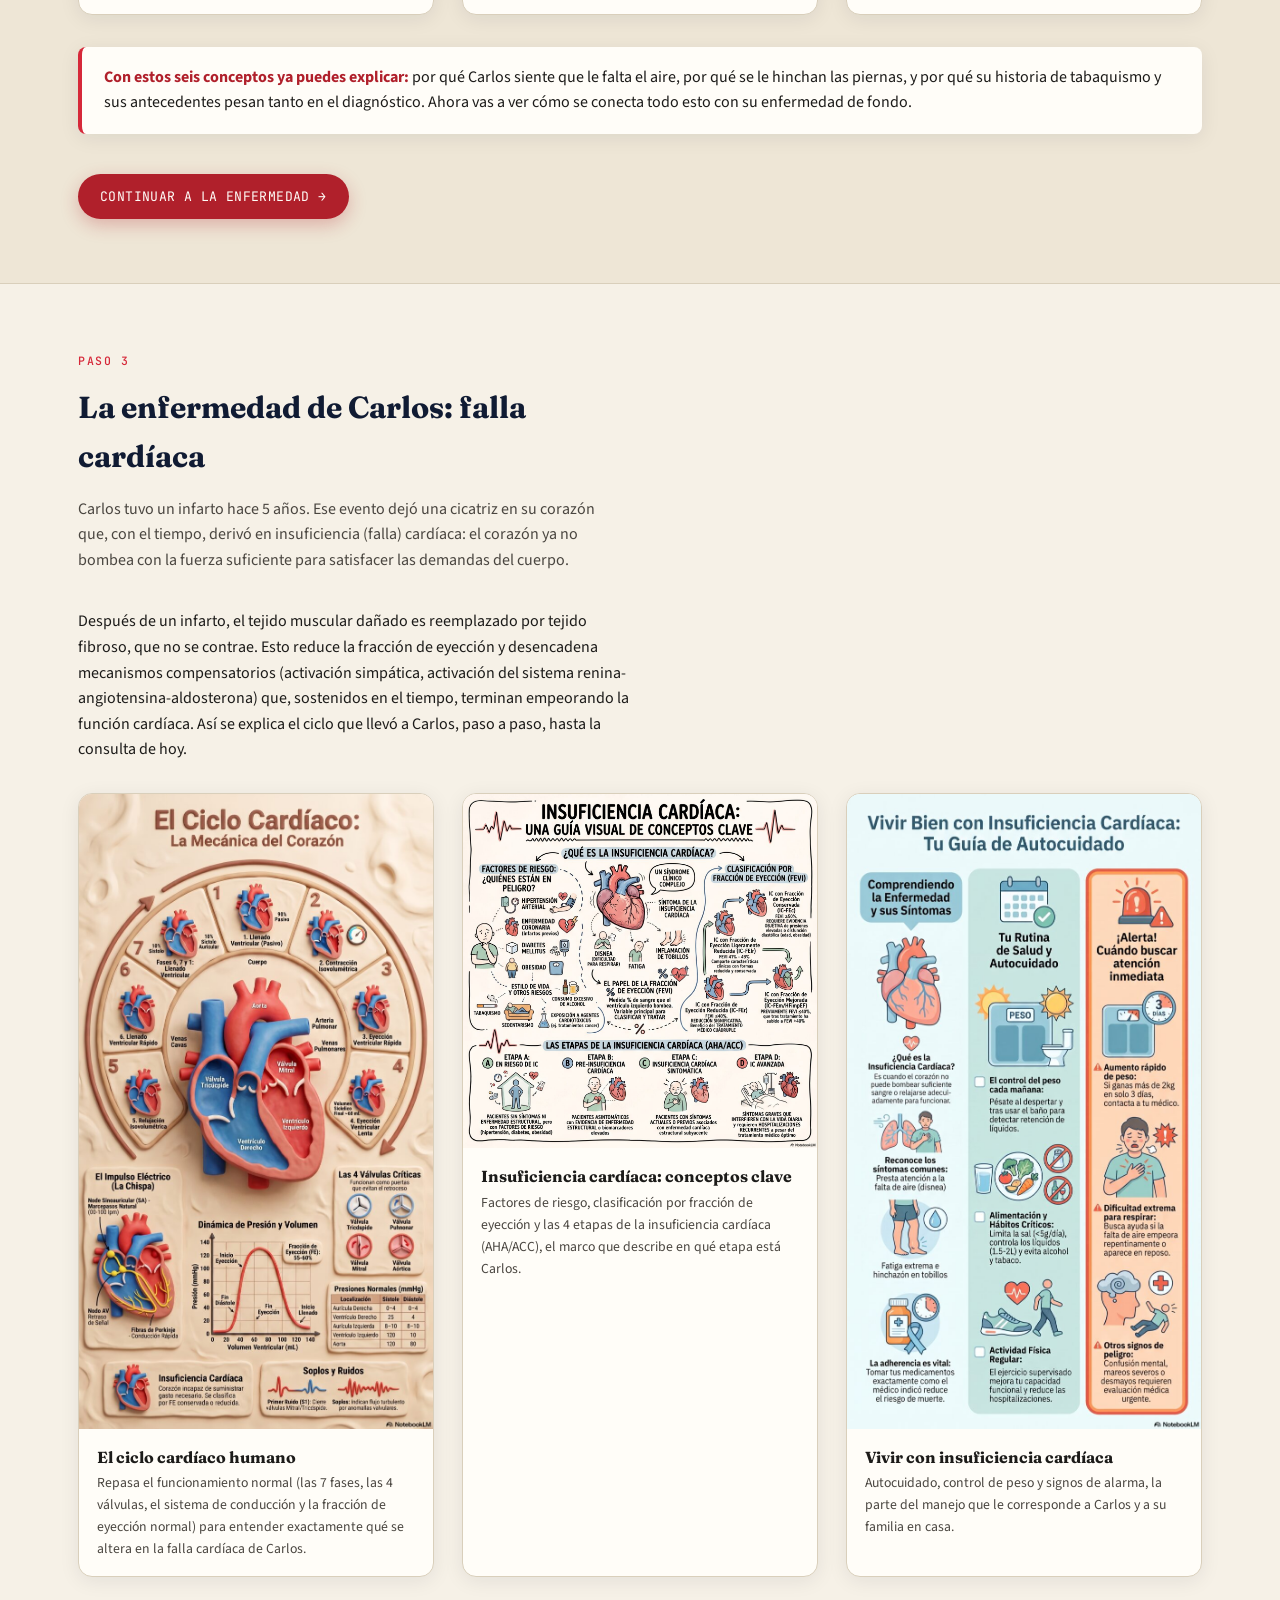
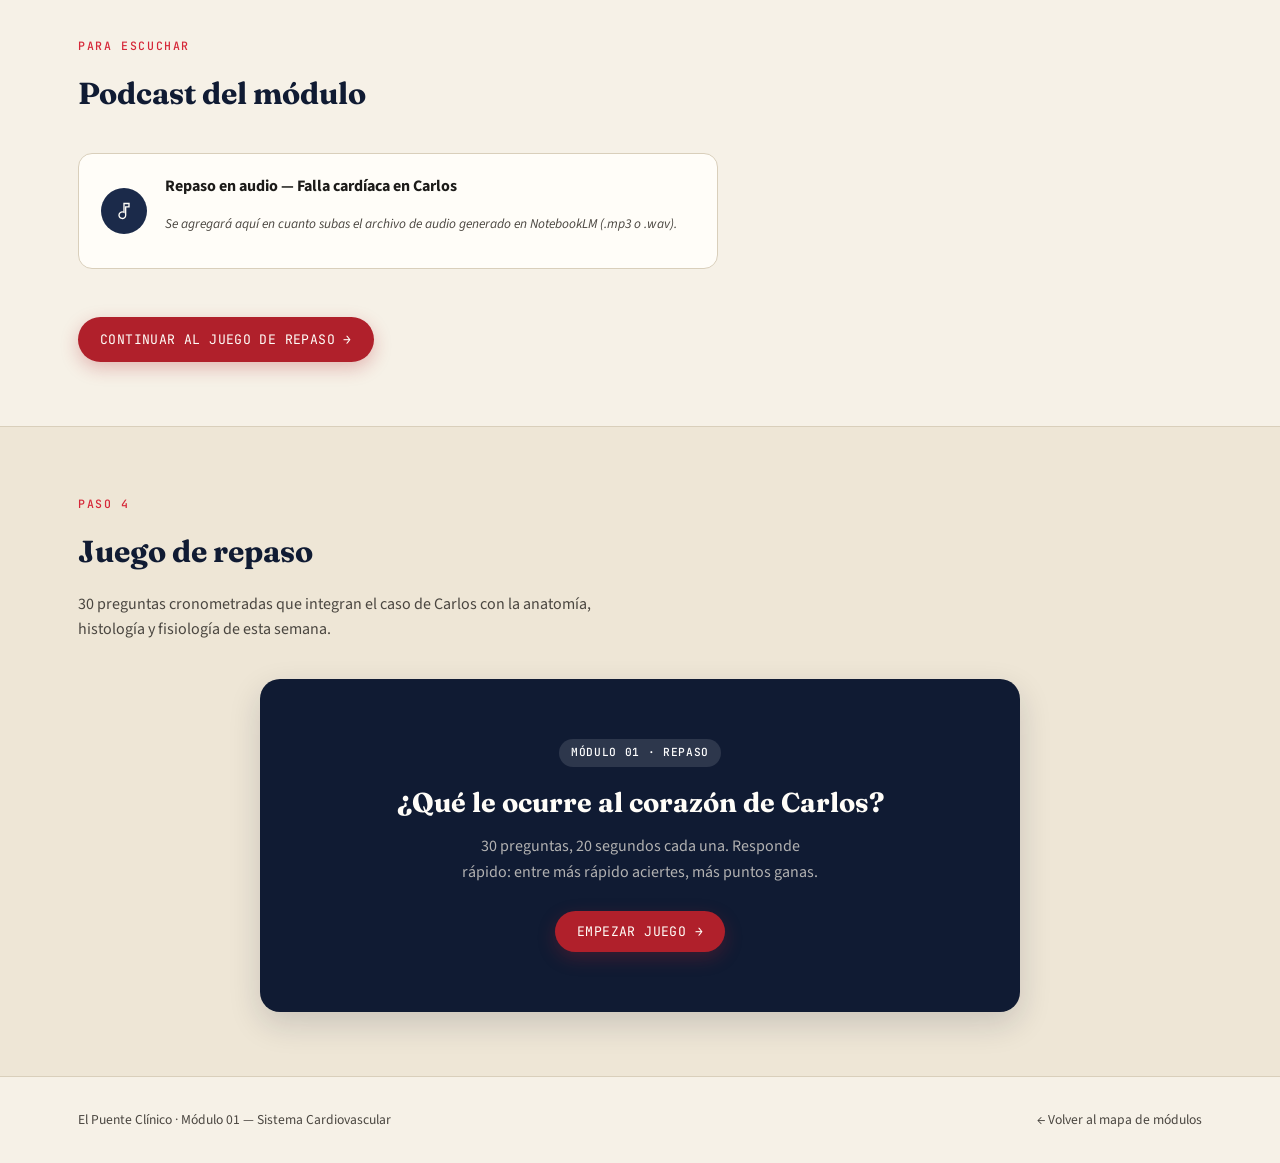
==== commit dda8d668: "Add files via upload" ====
--- a/modulo1.html
+++ b/modulo1.html
@@ -3,7 +3,7 @@
 <head>
 <meta charset="UTF-8">
 <meta name="viewport" content="width=device-width, initial-scale=1.0">
-<title>Módulo 1 · Sistema Cardiovascular — Correlación Clínica</title>
+<title>Módulo 1 · Sistema Cardiovascular — El Puente Clínico</title>
 <link rel="stylesheet" href="assets/css/styles.css">
 </head>
 <body>
@@ -15,7 +15,7 @@
       <div>
         <span class="eyebrow">Módulo 01 · Semana 1</span>
         <h1>Sistema Cardiovascular</h1>
-        <p>Del corazón normal al corazón que falla: recorre la anatomía y fisiología de esta semana y aplícala al caso de Carlos, un paciente de 84 años con disnea y edema.</p>
+        <p>Conoce primero a Carlos, un paciente de 84 años con disnea y edema. Después vas a repasar los conceptos y la enfermedad que explican su caso.</p>
       </div>
       <div class="module-meta">
         <div><b>~35 min</b>tiempo estimado</div>
@@ -27,110 +27,20 @@
 
 <nav class="progress-rail">
   <div class="container">
-    <a href="#contenido" class="progress-step" data-step><span class="num">1</span> Contenido de la semana</a>
-    <a href="#caso" class="progress-step" data-step><span class="num">2</span> Caso clínico: Carlos</a>
-    <a href="#juego" class="progress-step" data-step><span class="num">3</span> Juego de repaso</a>
+    <a href="#caso" class="progress-step" data-step><span class="num">1</span> Caso clínico: Carlos</a>
+    <a href="#conceptos" class="progress-step" data-step><span class="num">2</span> Definición de conceptos</a>
+    <a href="#enfermedad" class="progress-step" data-step><span class="num">3</span> La enfermedad: falla cardíaca</a>
+    <a href="#juego" class="progress-step" data-step><span class="num">4</span> Juego de repaso</a>
   </div>
 </nav>
 
-<!-- ============ 1. CONTENIDO ============ -->
-<section class="mod-section" id="contenido">
-  <div class="container">
-    <div class="mod-section-head">
-      <span class="eyebrow">Paso 1</span>
-      <h2>El corazón normal: anatomía y ciclo cardíaco</h2>
-      <p>Antes de conocer a Carlos, repasa cómo funciona un corazón sano. Esta es la base sobre la que vas a razonar todo el caso.</p>
-    </div>
-
-    <div class="figure-grid cols-1">
-      <figure class="card-fig">
-        <img src="assets/img/ciclo-cardiaco.jpg" alt="Infografía del ciclo cardíaco humano: fases, válvulas, presiones y sistema de conducción eléctrica">
-        <figcaption><b>El ciclo cardíaco</b>Las 7 fases del ciclo, las 4 válvulas, el sistema de conducción (nodo SA, nodo AV, fibras de Purkinje) y la curva de presión-volumen del ventrículo izquierdo.</figcaption>
-      </figure>
-    </div>
-
-    <div class="callout">
-      <b>Idea clave:</b> el nodo sinoauricular marca el ritmo (60–100 lpm), la contracción isovolumétrica genera la presión necesaria para abrir la válvula aórtica, y la fracción de eyección normal es del 55–60%. Vas a necesitar estos tres conceptos para entender lo que le pasa a Carlos.
-    </div>
-
-    <div class="mod-section-head" style="margin-top:56px;">
-      <span class="eyebrow">Fisiología de soporte</span>
-      <h2>Fluidos corporales y disnea</h2>
-      <p>Dos piezas fisiológicas que vas a necesitar para explicar los síntomas de Carlos: por qué se acumula líquido, y por qué falta el aire.</p>
-    </div>
-    <div class="figure-grid">
-      <figure class="card-fig">
-        <img src="assets/img/fluidos-corporales.jpg" alt="Infografía de distribución de fluidos corporales: líquido intracelular y extracelular">
-        <figcaption><b>Distribución de fluidos</b>Líquido intracelular (67%) vs. extracelular (33%): plasma, líquido intersticial y transcelular.</figcaption>
-      </figure>
-      <figure class="card-fig">
-        <img src="assets/img/disnea.jpg" alt="Infografía de definición y causas de la disnea">
-        <figcaption><b>Disnea: definición y causas</b>Mecanismos fisiopatológicos y causas cardiológicas, respiratorias y sistémicas de la falta de aire.</figcaption>
-      </figure>
-    </div>
-
-    <div class="figure-grid cols-1" style="margin-top:20px;">
-      <figure class="card-fig">
-        <img src="assets/img/disnea-historia-clinica.jpg" alt="Infografía de disnea: enfoque clínico en la historia, anamnesis, antecedentes, exploración física y diagnóstico">
-        <figcaption><b>Disnea: enfoque clínico en la historia</b>Cómo abordar la disnea en la anamnesis: inicio y curso, desencadenantes, antecedentes personales, exploración física dirigida y resumen diagnóstico. Esta es la guía que vas a aplicar en la entrevista con Carlos.</figcaption>
-      </figure>
-    </div>
-
-    <div class="mod-section-head" style="margin-top:56px;">
-      <span class="eyebrow">Una breve aproximación a la enfermedad</span>
-      <h2>Cuando el sistema falla: insuficiencia cardíaca y edema</h2>
-      <p>Esto no es el foco de la semana, pero te da el contraste necesario para entender por qué el caso de Carlos se ve como se ve.</p>
-    </div>
-    <div class="figure-grid">
-      <figure class="card-fig">
-        <img src="assets/img/starling-edema.jpg" alt="Infografía de las fuerzas de Starling y el origen del edema">
-        <figcaption><b>Fuerzas de Starling y edema</b>Por qué se filtra líquido hacia el intersticio y las 4 causas fisiopatológicas del edema.</figcaption>
-      </figure>
-      <figure class="card-fig">
-        <img src="assets/img/guia-ic.jpg" alt="Guía visual de conceptos clave de insuficiencia cardíaca">
-        <figcaption><b>Insuficiencia cardíaca: conceptos clave</b>Factores de riesgo, fracción de eyección y las 4 etapas de la insuficiencia cardíaca (AHA/ACC).</figcaption>
-      </figure>
-      <figure class="card-fig">
-        <img src="assets/img/factor-riesgo.jpg" alt="Infografía sobre qué es un factor de riesgo">
-        <figcaption><b>¿Qué es un factor de riesgo?</b>Contexto para entender por qué los antecedentes de Carlos importan clínicamente.</figcaption>
-      </figure>
-      <figure class="card-fig">
-        <img src="assets/img/indice-tabaquismo.jpg" alt="Infografía del índice tabáquico (índice paquetes-año)">
-        <figcaption><b>Índice tabáquico</b>Cómo se calcula el índice paquetes-año y por qué es relevante en el antecedente de tabaquismo de Carlos.</figcaption>
-      </figure>
-      <figure class="card-fig">
-        <img src="assets/img/autocuidado-ic.jpg" alt="Guía de autocuidado para pacientes con insuficiencia cardíaca">
-        <figcaption><b>Vivir con insuficiencia cardíaca</b>Autocuidado, control de peso y signos de alarma para un paciente como Carlos.</figcaption>
-      </figure>
-    </div>
-
-    <div class="mod-section-head" style="margin-top:56px;">
-      <span class="eyebrow">Para escuchar</span>
-      <h2>Podcast del módulo</h2>
-    </div>
-    <div class="audio-card">
-      <div class="icon">
-        <svg width="20" height="20" viewBox="0 0 24 24" fill="none"><path d="M12 3v10.55a4 4 0 1 0 2 3.45V7h4V3h-6z" stroke="currentColor" stroke-width="1.6"/></svg>
-      </div>
-      <div style="flex:1;">
-        <b>Repaso en audio — Sistema Cardiovascular</b>
-        <p class="placeholder-note">Se agregará aquí en cuanto subas el archivo de audio generado en NotebookLM (.mp3 o .wav).</p>
-      </div>
-    </div>
-
-    <div style="margin-top:48px;">
-      <a href="#caso" class="btn btn-primary">Continuar al caso clínico →</a>
-    </div>
-  </div>
-</section>
-
-<!-- ============ 2. CASO CLÍNICO ============ -->
+<!-- ============ 1. CASO CLÍNICO ============ -->
 <section class="mod-section" id="caso">
   <div class="container case-wrap">
     <div class="mod-section-head">
-      <span class="eyebrow">Paso 2</span>
+      <span class="eyebrow">Paso 1</span>
       <h2>Caso clínico: Carlos</h2>
-      <p>Avanza paso a paso. En cada punto vas a responder algo antes de conocer el siguiente dato, igual que en una consulta real.</p>
+      <p>Avanza paso a paso. En cada punto vas a responder algo antes de conocer el siguiente dato, igual que en una consulta real. No te preocupes si no conoces todavía cada mecanismo a fondo: los vas a repasar justo después.</p>
     </div>
 
     <div class="case-patient">
@@ -141,15 +51,124 @@
       </div>
     </div>
 
-    <div id="case-container"></div>
-  </div>
-</section>
-
-<!-- ============ 3. JUEGO ============ -->
+    <div class="case-step">
+      <span class="step-label">Caso clínico</span>
+      <p>Carlos es un adulto mayor de 84 años. Vive en un área rural del municipio de Tenjo, Cundinamarca con su esposa. Asiste con una de sus hijas al centro de salud. Consulta por <b>disnea</b> y <b>edema de miembros inferiores</b>. Tiene antecedentes de Diabetes Mellitus Tipo 2 e Infarto Agudo de Miocardio hace 5 años. Además, tiene antecedente de Tabaquismo, en el momento no activo.</p>
+    </div>
+
+    <div class="case-step">
+      <span class="step-label">Datos relevantes</span>
+      <ul class="case-data-list">
+        <li><b>Edad</b> — 84 años</li>
+        <li><b>Vive en área rural</b> — ¿Qué otro aspecto sería importante conocer?</li>
+        <li><b>Síntomas mencionados</b>: Disnea y edema — ¿Qué lo hizo consultar? ¿Qué más preguntaría sobre estos síntomas?</li>
+        <li><b>Antecedentes</b>: Diabetes Mellitus tipo 2 — Infarto agudo de Miocardio hace 5 años — tabaquismo no activo</li>
+      </ul>
+    </div>
+
+    <div style="margin-top:12px;">
+      <a href="#conceptos" class="btn btn-primary">Ir a Definición de conceptos →</a>
+    </div>
+  </div>
+</section>
+
+<!-- ============ 2. DEFINICIÓN DE CONCEPTOS ============ -->
+<section class="mod-section" id="conceptos">
+  <div class="container">
+    <div class="mod-section-head">
+      <span class="eyebrow">Paso 2</span>
+      <h2>Definición de conceptos</h2>
+      <p>Estos son los conceptos que necesitas dominar para explicar por completo lo que le pasa a Carlos: disnea, fluidos corporales, edema, tabaquismo y factores de riesgo.</p>
+    </div>
+
+    <div class="figure-grid">
+      <figure class="card-fig">
+        <img src="assets/img/disnea.jpg" alt="Infografía de definición y causas de la disnea">
+        <figcaption><b>Disnea: definición y causas</b>Mecanismos fisiopatológicos y causas cardiológicas, respiratorias y sistémicas de la falta de aire.</figcaption>
+      </figure>
+      <figure class="card-fig">
+        <img src="assets/img/disnea-historia-clinica.jpg" alt="Infografía de disnea: enfoque clínico en la historia, anamnesis, antecedentes, exploración física y diagnóstico">
+        <figcaption><b>Disnea: enfoque clínico en la historia</b>Cómo abordar la disnea en la anamnesis: inicio y curso, desencadenantes, antecedentes, exploración física dirigida y resumen diagnóstico.</figcaption>
+      </figure>
+      <figure class="card-fig">
+        <img src="assets/img/fluidos-corporales.jpg" alt="Infografía de distribución de fluidos corporales: líquido intracelular y extracelular">
+        <figcaption><b>Distribución de fluidos corporales</b>Líquido intracelular (67%) vs. extracelular (33%): plasma, líquido intersticial y transcelular.</figcaption>
+      </figure>
+      <figure class="card-fig">
+        <img src="assets/img/starling-edema.jpg" alt="Infografía de las fuerzas de Starling y el origen del edema">
+        <figcaption><b>Fuerzas de Starling y edema</b>Por qué se filtra líquido hacia el intersticio y las 4 causas fisiopatológicas del edema.</figcaption>
+      </figure>
+      <figure class="card-fig">
+        <img src="assets/img/indice-tabaquismo.jpg" alt="Infografía del índice tabáquico (índice paquetes-año)">
+        <figcaption><b>Índice tabáquico</b>Cómo se calcula el índice paquetes-año y por qué es relevante en el antecedente de tabaquismo de Carlos.</figcaption>
+      </figure>
+      <figure class="card-fig">
+        <img src="assets/img/factor-riesgo.jpg" alt="Infografía sobre qué es un factor de riesgo">
+        <figcaption><b>¿Qué es un factor de riesgo?</b>Contexto para entender por qué los antecedentes de Carlos importan clínicamente.</figcaption>
+      </figure>
+    </div>
+
+    <div class="callout" style="margin-top:32px;">
+      <b>Con estos seis conceptos ya puedes explicar:</b> por qué Carlos siente que le falta el aire, por qué se le hinchan las piernas, y por qué su historia de tabaquismo y sus antecedentes pesan tanto en el diagnóstico. Ahora vas a ver cómo se conecta todo esto con su enfermedad de fondo.
+    </div>
+
+    <div style="margin-top:40px;">
+      <a href="#enfermedad" class="btn btn-primary">Continuar a la enfermedad →</a>
+    </div>
+  </div>
+</section>
+
+<!-- ============ 3. LA ENFERMEDAD: FALLA CARDÍACA ============ -->
+<section class="mod-section" id="enfermedad">
+  <div class="container">
+    <div class="mod-section-head">
+      <span class="eyebrow">Paso 3</span>
+      <h2>La enfermedad de Carlos: falla cardíaca</h2>
+      <p>Carlos tuvo un infarto hace 5 años. Ese evento dejó una cicatriz en su corazón que, con el tiempo, derivó en insuficiencia (falla) cardíaca: el corazón ya no bombea con la fuerza suficiente para satisfacer las demandas del cuerpo.</p>
+    </div>
+
+    <p style="max-width:70ch; margin-bottom:30px;">Después de un infarto, el tejido muscular dañado es reemplazado por tejido fibroso, que no se contrae. Esto reduce la fracción de eyección y desencadena mecanismos compensatorios (activación simpática, activación del sistema renina-angiotensina-aldosterona) que, sostenidos en el tiempo, terminan empeorando la función cardíaca. Así se explica el ciclo que llevó a Carlos, paso a paso, hasta la consulta de hoy.</p>
+
+    <div class="figure-grid">
+      <figure class="card-fig">
+        <img src="assets/img/ciclo-cardiaco.jpg" alt="Infografía del ciclo cardíaco humano: fases, válvulas, presiones y sistema de conducción eléctrica">
+        <figcaption><b>El ciclo cardíaco humano</b>Repasa el funcionamiento normal (las 7 fases, las 4 válvulas, el sistema de conducción y la fracción de eyección normal) para entender exactamente qué se altera en la falla cardíaca de Carlos.</figcaption>
+      </figure>
+      <figure class="card-fig">
+        <img src="assets/img/guia-ic.jpg" alt="Guía visual de conceptos clave de insuficiencia cardíaca">
+        <figcaption><b>Insuficiencia cardíaca: conceptos clave</b>Factores de riesgo, clasificación por fracción de eyección y las 4 etapas de la insuficiencia cardíaca (AHA/ACC), el marco que describe en qué etapa está Carlos.</figcaption>
+      </figure>
+      <figure class="card-fig">
+        <img src="assets/img/autocuidado-ic.jpg" alt="Guía de autocuidado para pacientes con insuficiencia cardíaca">
+        <figcaption><b>Vivir con insuficiencia cardíaca</b>Autocuidado, control de peso y signos de alarma, la parte del manejo que le corresponde a Carlos y a su familia en casa.</figcaption>
+      </figure>
+    </div>
+
+    <div class="mod-section-head" style="margin-top:56px;">
+      <span class="eyebrow">Para escuchar</span>
+      <h2>Podcast del módulo</h2>
+    </div>
+    <div class="audio-card">
+      <div class="icon">
+        <svg width="20" height="20" viewBox="0 0 24 24" fill="none"><path d="M12 3v10.55a4 4 0 1 0 2 3.45V7h4V3h-6z" stroke="currentColor" stroke-width="1.6"/></svg>
+      </div>
+      <div style="flex:1;">
+        <b>Repaso en audio — Falla cardíaca en Carlos</b>
+        <p class="placeholder-note">Se agregará aquí en cuanto subas el archivo de audio generado en NotebookLM (.mp3 o .wav).</p>
+      </div>
+    </div>
+
+    <div style="margin-top:48px;">
+      <a href="#juego" class="btn btn-primary">Continuar al juego de repaso →</a>
+    </div>
+  </div>
+</section>
+
+<!-- ============ 4. JUEGO ============ -->
 <section class="mod-section" id="juego" style="border-bottom:none;">
   <div class="container">
     <div class="mod-section-head">
-      <span class="eyebrow">Paso 3</span>
+      <span class="eyebrow">Paso 4</span>
       <h2>Juego de repaso</h2>
       <p>30 preguntas cronometradas que integran el caso de Carlos con la anatomía, histología y fisiología de esta semana.</p>
     </div>
@@ -160,12 +179,11 @@
 
 <footer class="site-footer">
   <div class="container">
-    <span>Correlación Clínica · Módulo 01 — Sistema Cardiovascular</span>
+    <span>El Puente Clínico · Módulo 01 — Sistema Cardiovascular</span>
     <a href="index.html" style="text-decoration:none;">← Volver al mapa de módulos</a>
   </div>
 </footer>
 
-<script src="assets/js/case-data.js"></script>
 <script src="assets/js/game-data.js"></script>
 <script src="assets/js/module.js"></script>
 
--- a/assets/css/styles.css
+++ b/assets/css/styles.css
@@ -522,6 +522,21 @@
 .case-patient h3{ font-family: var(--font-display); margin: 0 0 4px; font-size: 1.3rem; }
 .case-patient p{ margin:0; color: rgba(246,241,231,0.7); font-size: 0.9rem; }
 
+.case-data-list{
+  margin: 0;
+  padding-left: 0;
+  list-style: none;
+  display: grid;
+  gap: 14px;
+}
+.case-data-list li{
+  padding: 14px 16px;
+  background: var(--parchment-dim);
+  border-radius: 8px;
+  font-size: 0.96rem;
+}
+.case-data-list li b{ color: var(--navy-deep); }
+
 .case-step{
   background: var(--white);
   border: 1px solid var(--line);
